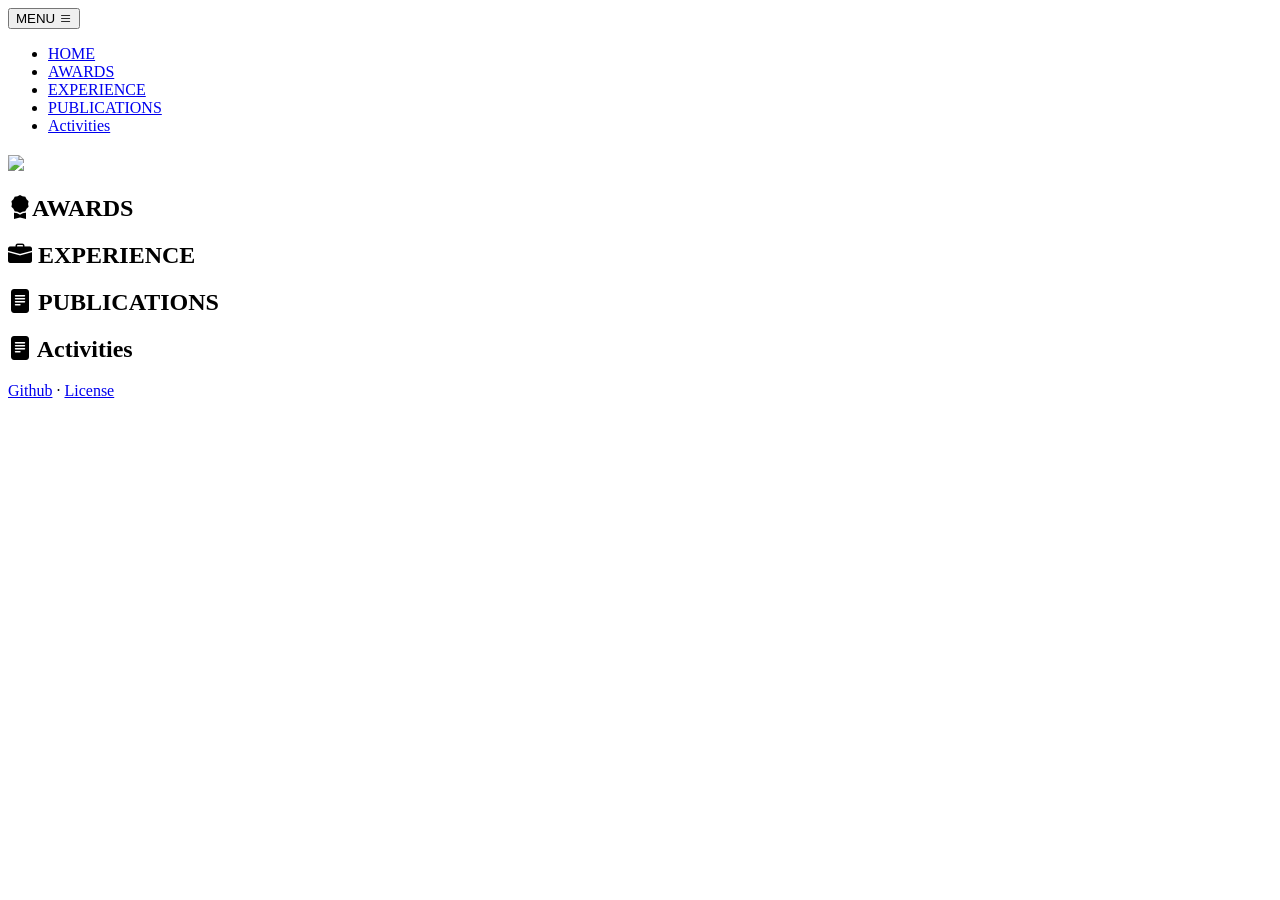
==== index.html @ a0b0cc4f "9.1 v3 改动信息" ====
<!DOCTYPE html>
<html lang="en">

<head>
    <meta charset="utf-8" />
    <meta name="viewport" content="width=device-width, initial-scale=1, shrink-to-fit=no" />
    <meta name="description" content="Academic Webpage" />
    <meta name="author" content="Yanfeng Wang" />
    <title id="title"></title>

    <!-- Icon -->
    <link rel="icon" type="image/x-icon" href="static/assets/favicon.ico" />

    <!-- Bootstrap icons-->
    <link href="https://cdn.jsdelivr.net/npm/bootstrap-icons@1.5.0/font/bootstrap-icons.css" rel="stylesheet" />

    <!-- Google fonts-->
    <link rel="preconnect" href="https://fonts.gstatic.com" />
    <link href="https://fonts.googleapis.com/css2?family=Newsreader:ital,wght@0,600;1,600&amp;display=swap"
        rel="stylesheet" />
    <link
        href="https://fonts.googleapis.com/css2?family=Mulish:ital,wght@0,300;0,500;0,600;0,700;1,300;1,500;1,600;1,700&amp;display=swap"
        rel="stylesheet" />
    <link href="https://fonts.googleapis.com/css2?family=Kanit:ital,wght@0,400;1,400&amp;display=swap"
        rel="stylesheet" />

    <!-- Core theme CSS (includes Bootstrap)-->
    <link type="text/css" href="static/css/styles.css" rel="stylesheet" />
    <link type="text/css" href="static/css/main.css" rel="stylesheet" />

    <!-- Bootstrap core JS-->
    <script type="text/javascript" src="static/js/bootstrap.bundle.min.js"></script>

    <!-- For Compatability -->
    <script src="https://polyfill.io/v3/polyfill.min.js?features=es6"></script>

    <!-- Markdown -->
    <script type="text/javascript" src="static/js/marked.min.js"></script>

    <!-- Mathematics -->
    <script>
        // See https://docs.mathjax.org/en/latest/index.html for more details.
        MathJax = {
            tex: {
                packages: {},              // extensions to use
                inlineMath: [              // start/end delimiter pairs for in-line math
                    ['$', '$'],
                    ['\\(', '\\)']
                ],
                displayMath: [             // start/end delimiter pairs for display math
                    ['$$', '$$'],
                    ['\\[', '\\]']
                ],
                processEscapes: false,      // use \$ to produce a literal dollar sign
                processEnvironments: true, // process \begin{xxx}...\end{xxx} outside math mode
                processRefs: true,         // process \ref{...} outside of math mode
                digits: /^(?:[0-9]+(?:\{,\}[0-9]{3})*(?:\.[0-9]*)?|\.[0-9]+)/,    // pattern for recognizing numbers
                tags: 'all',              // or 'ams' or 'all'
                tagSide: 'right',          // side for \tag macros
                tagIndent: '0.8em',        // amount to indent tags
                useLabelIds: true,         // use label name rather than tag for ids
                maxMacros: 10000,          // maximum number of macro substitutions per expression
                maxBuffer: 5 * 1024,       // maximum size for the internal TeX string (5K)
                // baseURL:                   // URL for use with links to tags (when there is a <base> tag in effect)
                // (document.getElementsByTagName('base').length === 0) ? '' : String(document.location).replace(/#.*$/, ''),
                formatError:               // function called when TeX syntax errors occur
                    (jax, err) => jax.formatError(err)
            }
        };
    </script>
    <script type="text/javascript" id="MathJax-script"
        src="https://cdn.jsdelivr.net/npm/mathjax@3/es5/tex-svg.js"></script>
    <script type="text/javascript" id="MathJax-script" async
        src="https://cdn.jsdelivr.net/npm/mathjax@3/es5/tex-mml-chtml.js"></script>

    <!-- Core JS-->
    <script type="text/javascript" src="static/js/scripts.js"></script>
    <script type="text/javascript" src="static/js/js-yaml.min.js"></script>

</head>

<body id="page-top">
    <!-- Navigation-->
    <nav class="header navbar navbar-expand-lg navbar-light fixed-top shadow-sm" id="mainNav">
        <div class="container px-5">
            <a id="page-top-title" class="navbar-brand fw-bold" href="#page-top"></a>
            <!-- <a href="#page-top"><img src="static/assets/img/CUMT_LOGO.svg" style="width: 11rem;"></a> -->
            <button class="navbar-toggler" type="button" data-bs-toggle="collapse" data-bs-target="#navbarResponsive"
                aria-controls="navbarResponsive" aria-expanded="false" aria-label="Toggle navigation">
                MENU
                <i class="bi-list"></i>
            </button>
            <div class="collapse navbar-collapse" id="navbarResponsive">
                <ul class="navbar-nav ms-auto me-4 my-3 my-lg-0">
                    <li class="nav-item">
                        <a class="nav-link me-lg-3" href="#home">HOME</a>
                    </li>
                    <li class="nav-item">
                        <a class="nav-link me-lg-3" href="#awards">AWARDS</a>
                    </li>
                    <li class="nav-item">
                        <a class="nav-link me-lg-3" href="#experience">EXPERIENCE</a>
                    </li>
                    <li class="nav-item">
                        <a class="nav-link me-lg-3" href="#publications">PUBLICATIONS</a>
                    <li class="nav-item">
                        <a class="nav-link me-lg-3" href="#publications">Activities</a>
                    </li>
                </ul>
            </div>
        </div>
    </nav>

    <!-- Top Section -->
    <section class="top-section" style="background-image: url('static/assets/img/background.jpeg');">
        <div class="top-section-content">
            <div class="container px-5">
                <h2 id="top-section-bg-text" class="text-white display-3 lh-1 font-alt"></h2>
            </div>
        </div>
    </section>
    <!-- Top Section -->

    <!-- Photo -->
    <div class="container px-5">
        <div id="avatar">
            <img class="shadow" src="static/assets/img/photo.png">
        </div>
    </div>
    <!-- Photo -->

    <!-- Home -->
    <section class="bg-gradient-primary-to-secondary-light mt5 md5" id="home">
        <div class="container px-5">
            <header>
                <h2 id="home-subtitle"> </h2>
                <!-- <span class="bi bi-list"></span> -->
            </header>
            <div class="main-body" id="home-md"></div>
        </div>
    </section>
    <!-- Home -->

    <!-- Awards -->
    <section class="bg-gradient-primary-to-secondary-light mt5 md5" id="awards">
        <div class="container px-5">
            <header>
                <h2 id="awards-subtitle"><i class="bi bi-award-fill"></i>AWARDS </h2>
            </header>
            <div class="main-body" id="awards-md"></div>

        </div>
    </section>
    <!-- Awards -->

    <!-- Experience -->
    <section class="bg-gradient-primary-to-secondary-dark mt5 md5" id="experience">
        <div class="container px-5">
            <header>
                <h2 id="experience-subtitle"><i class="bi bi-briefcase-fill"></i> EXPERIENCE </h2>
            </header>
            <div class="main-body" id="experience-md"></div>
        </div>
    </section>
    <!-- Experience -->

    <!-- Publications -->
    <section class="bg-gradient-primary-to-secondary-gray mt5 md5" id="publications">
        <div class="container px-5">
            <header>
                <h2 id="publications-subtitle"><i class="bi bi-file-text-fill"></i>&nbsp;PUBLICATIONS</h2>
            </header>
            <div class="main-body" id="publications-md"></div>

    <!-- Activities -->
    <section class="bg-gradient-primary-to-secondary-gray mt5 md5" id="Activities">
        <div class="container px-5">
            <header>
                <h2 id="Activities-subtitle"><i class="bi bi-file-text-fill"></i>&nbsp;Activities</h2>
            </header>
            <div class="main-body" id="Activities-md"></div>


        </div>
    </section>
    <!-- Publications  -->

    <!-- Footer-->
    <footer class="bg-bottom text-center py-5">
        <div class="container px-5">
            <div class="text-white-50 small">
                <div id="copyright-text" class="mb-2"></div>
                <a id="github-link" href="https://github.com/senli1073">Github</a>
                <span class="mx-1">&middot;</span>
                <a id="license-link"
                    href="https://github.com/senli1073/senli1073.github.io/blob/main/LICENSE">License</a>
            </div>
        </div>
    </footer>

</body>

</html>
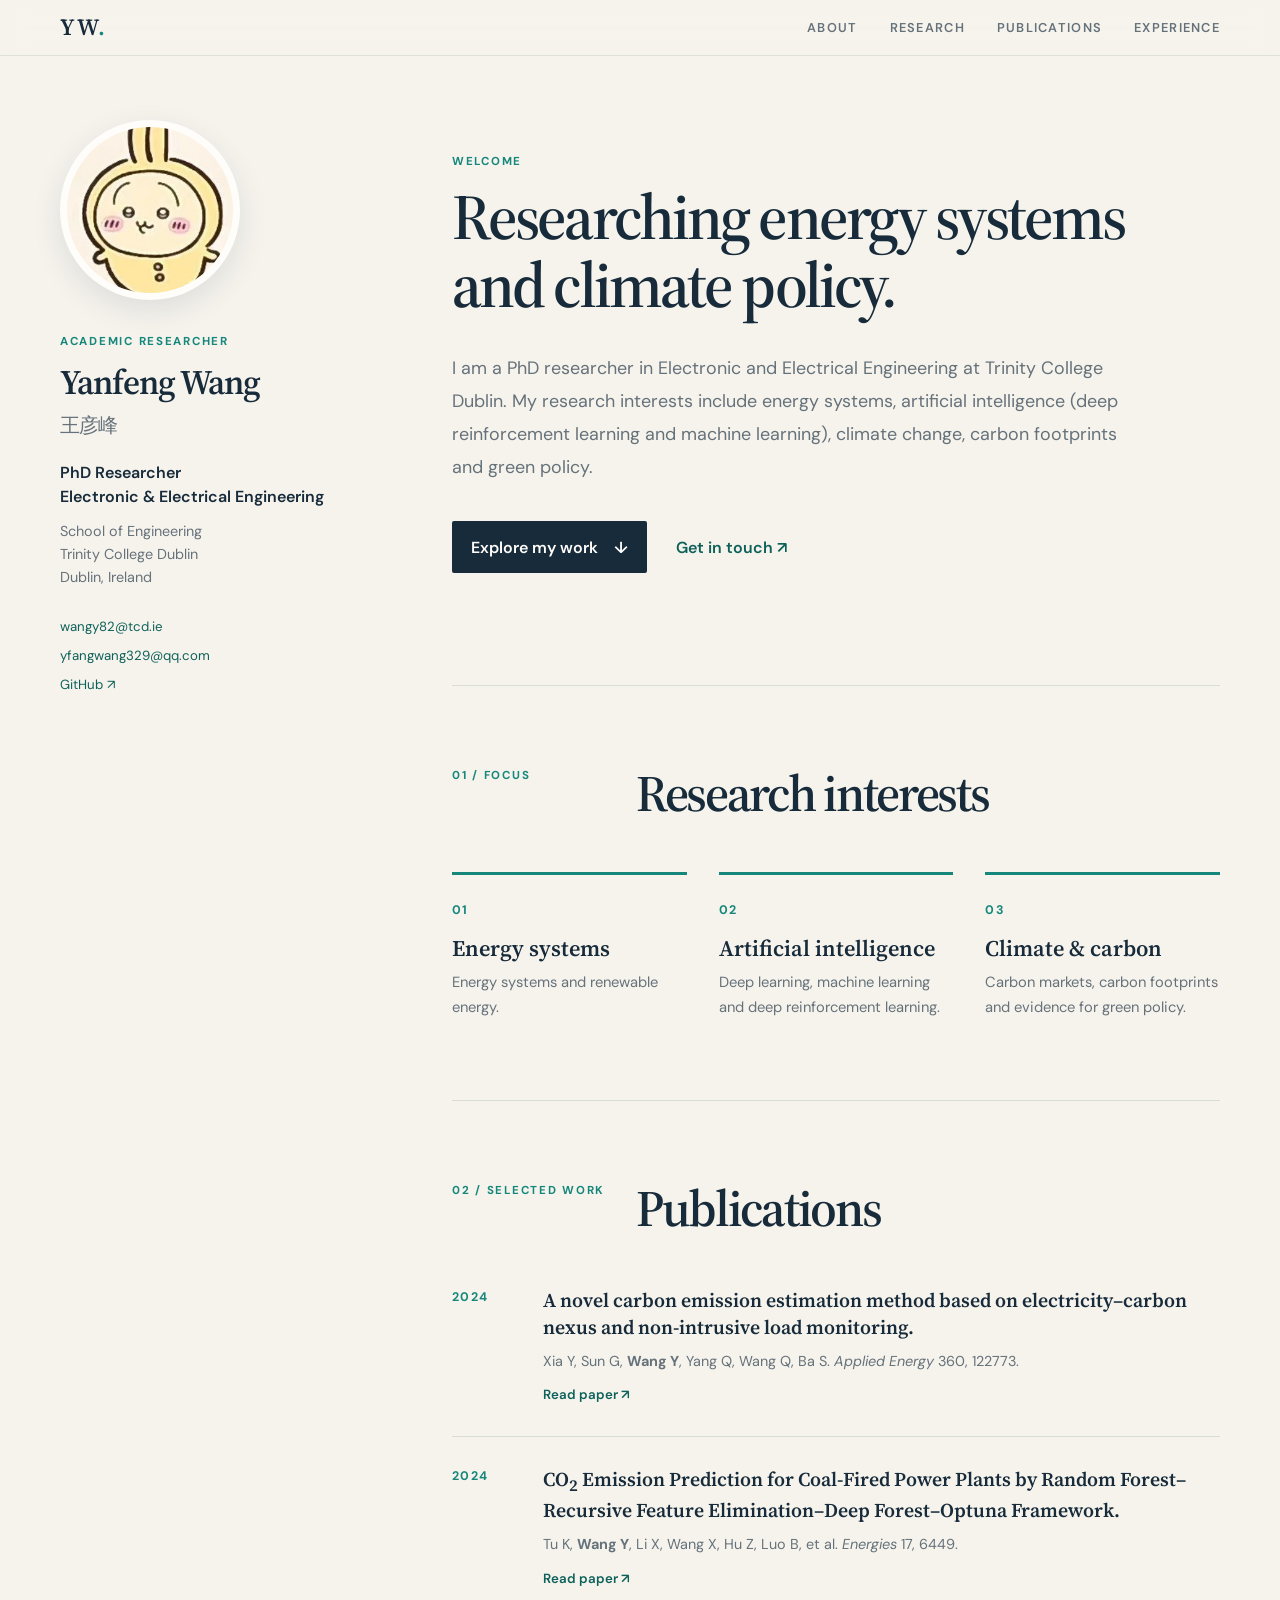
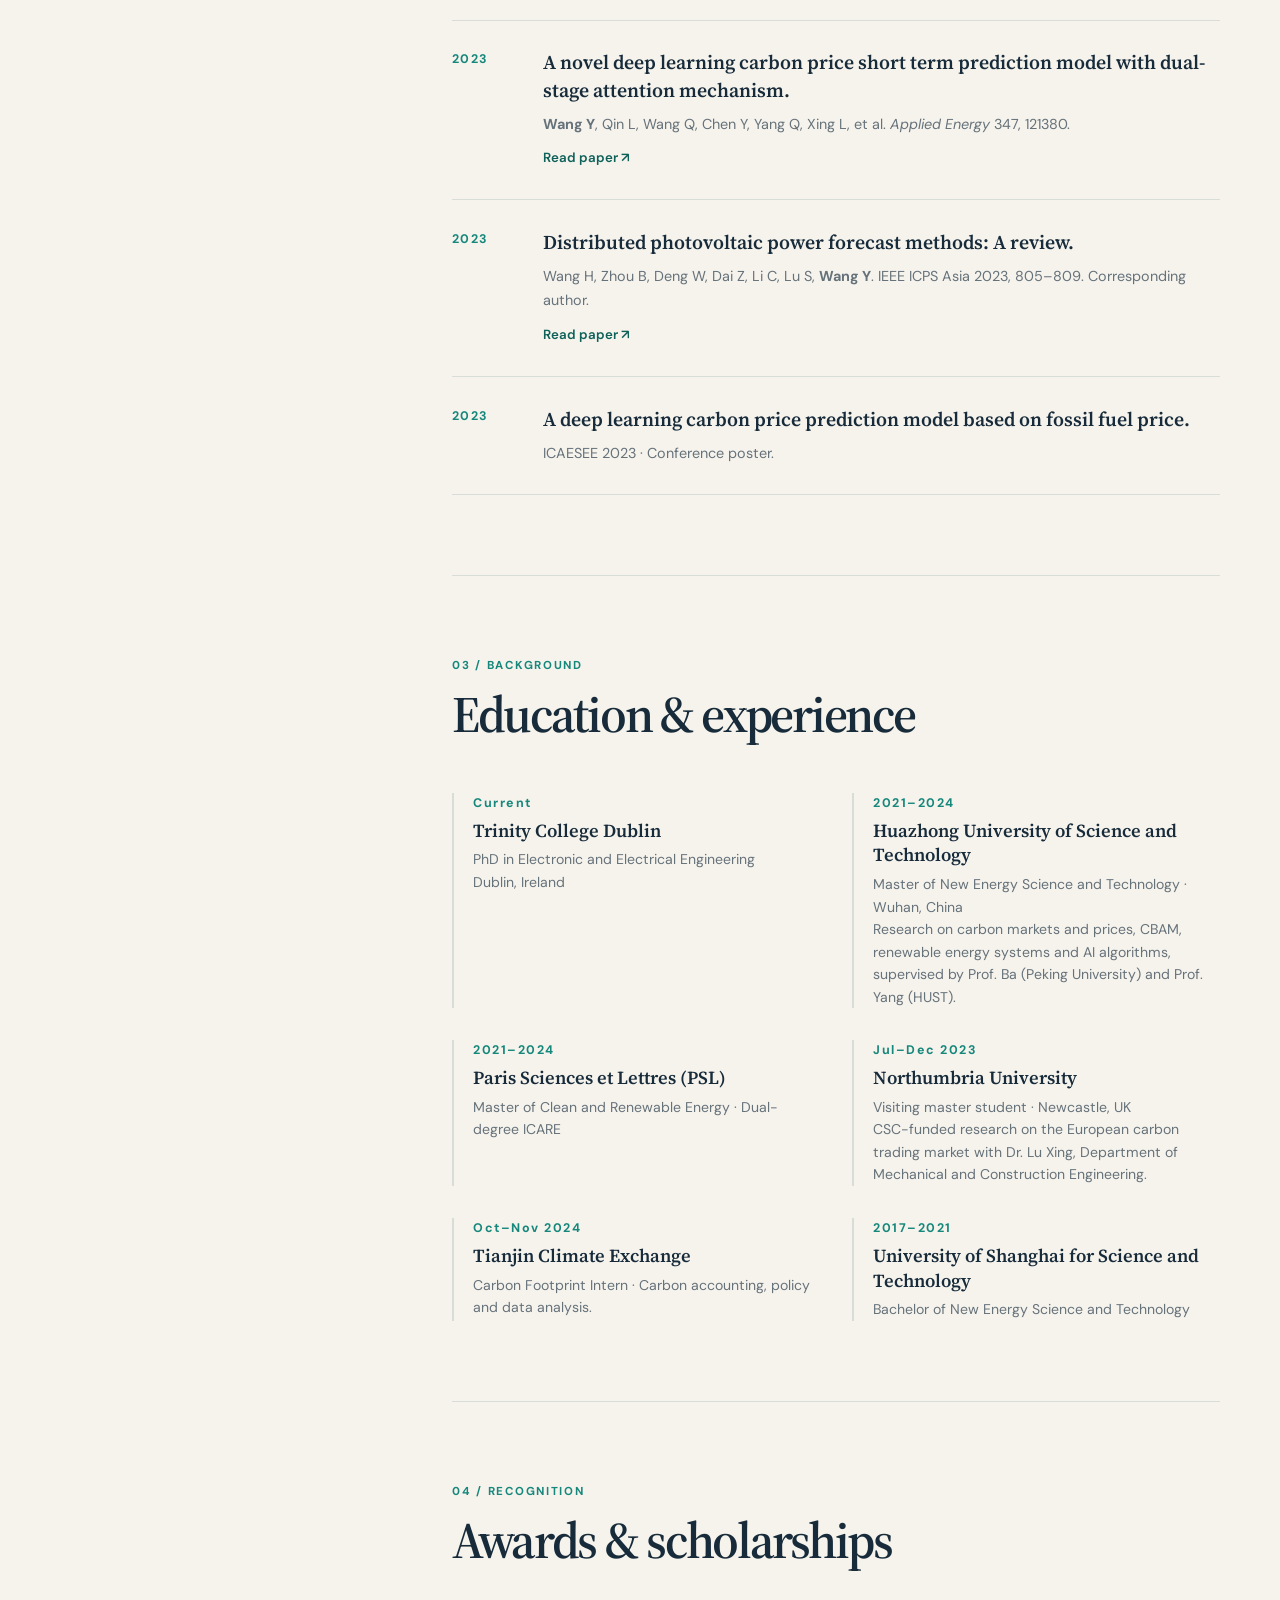
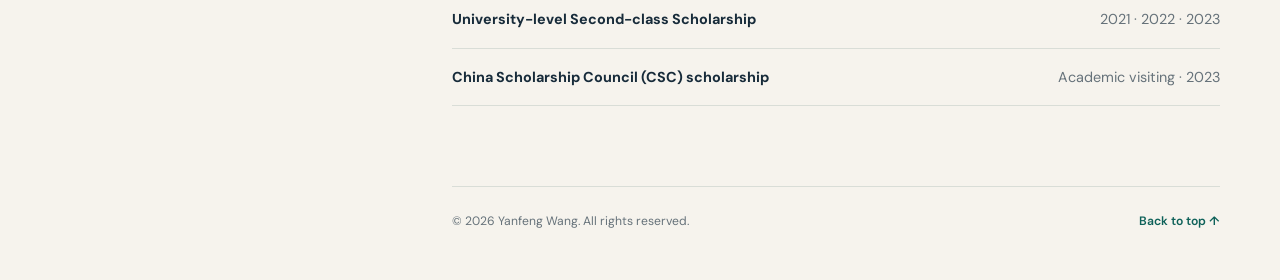
==== commit 9435c944: "Redesign academic homepage and fix static Pages rendering" ====
--- a/index.html
+++ b/index.html
@@ -1,203 +1,193 @@
-<!DOCTYPE html>
+<!doctype html>
 <html lang="en">
-
 <head>
-    <meta charset="utf-8" />
-    <meta name="viewport" content="width=device-width, initial-scale=1, shrink-to-fit=no" />
-    <meta name="description" content="Academic Webpage" />
-    <meta name="author" content="Yanfeng Wang" />
-    <title id="title"></title>
-
-    <!-- Icon -->
-    <link rel="icon" type="image/x-icon" href="static/assets/favicon.ico" />
-
-    <!-- Bootstrap icons-->
-    <link href="https://cdn.jsdelivr.net/npm/bootstrap-icons@1.5.0/font/bootstrap-icons.css" rel="stylesheet" />
-
-    <!-- Google fonts-->
-    <link rel="preconnect" href="https://fonts.gstatic.com" />
-    <link href="https://fonts.googleapis.com/css2?family=Newsreader:ital,wght@0,600;1,600&amp;display=swap"
-        rel="stylesheet" />
-    <link
-        href="https://fonts.googleapis.com/css2?family=Mulish:ital,wght@0,300;0,500;0,600;0,700;1,300;1,500;1,600;1,700&amp;display=swap"
-        rel="stylesheet" />
-    <link href="https://fonts.googleapis.com/css2?family=Kanit:ital,wght@0,400;1,400&amp;display=swap"
-        rel="stylesheet" />
-
-    <!-- Core theme CSS (includes Bootstrap)-->
-    <link type="text/css" href="static/css/styles.css" rel="stylesheet" />
-    <link type="text/css" href="static/css/main.css" rel="stylesheet" />
-
-    <!-- Bootstrap core JS-->
-    <script type="text/javascript" src="static/js/bootstrap.bundle.min.js"></script>
-
-    <!-- For Compatability -->
-    <script src="https://polyfill.io/v3/polyfill.min.js?features=es6"></script>
-
-    <!-- Markdown -->
-    <script type="text/javascript" src="static/js/marked.min.js"></script>
-
-    <!-- Mathematics -->
-    <script>
-        // See https://docs.mathjax.org/en/latest/index.html for more details.
-        MathJax = {
-            tex: {
-                packages: {},              // extensions to use
-                inlineMath: [              // start/end delimiter pairs for in-line math
-                    ['$', '$'],
-                    ['\\(', '\\)']
-                ],
-                displayMath: [             // start/end delimiter pairs for display math
-                    ['$$', '$$'],
-                    ['\\[', '\\]']
-                ],
-                processEscapes: false,      // use \$ to produce a literal dollar sign
-                processEnvironments: true, // process \begin{xxx}...\end{xxx} outside math mode
-                processRefs: true,         // process \ref{...} outside of math mode
-                digits: /^(?:[0-9]+(?:\{,\}[0-9]{3})*(?:\.[0-9]*)?|\.[0-9]+)/,    // pattern for recognizing numbers
-                tags: 'all',              // or 'ams' or 'all'
-                tagSide: 'right',          // side for \tag macros
-                tagIndent: '0.8em',        // amount to indent tags
-                useLabelIds: true,         // use label name rather than tag for ids
-                maxMacros: 10000,          // maximum number of macro substitutions per expression
-                maxBuffer: 5 * 1024,       // maximum size for the internal TeX string (5K)
-                // baseURL:                   // URL for use with links to tags (when there is a <base> tag in effect)
-                // (document.getElementsByTagName('base').length === 0) ? '' : String(document.location).replace(/#.*$/, ''),
-                formatError:               // function called when TeX syntax errors occur
-                    (jax, err) => jax.formatError(err)
-            }
-        };
-    </script>
-    <script type="text/javascript" id="MathJax-script"
-        src="https://cdn.jsdelivr.net/npm/mathjax@3/es5/tex-svg.js"></script>
-    <script type="text/javascript" id="MathJax-script" async
-        src="https://cdn.jsdelivr.net/npm/mathjax@3/es5/tex-mml-chtml.js"></script>
-
-    <!-- Core JS-->
-    <script type="text/javascript" src="static/js/scripts.js"></script>
-    <script type="text/javascript" src="static/js/js-yaml.min.js"></script>
-
+<meta charset="utf-8">
+<meta name="viewport" content="width=device-width, initial-scale=1">
+<meta name="description" content="Yanfeng Wang — PhD researcher in energy systems, artificial intelligence and climate policy.">
+<meta name="author" content="Yanfeng Wang">
+<title>Yanfeng Wang | Academic Homepage</title>
+<link rel="icon" type="image/x-icon" href="static/assets/favicon.ico">
+<link rel="preconnect" href="https://fonts.googleapis.com">
+<link rel="preconnect" href="https://fonts.gstatic.com" crossorigin>
+<link href="https://fonts.googleapis.com/css2?family=DM+Sans:wght@400;500;600;700&family=Source+Serif+4:opsz,wght@8..60,500;8..60,600&display=swap" rel="stylesheet">
+<link rel="stylesheet" href="static/css/main.css">
 </head>
-
-<body id="page-top">
-    <!-- Navigation-->
-    <nav class="header navbar navbar-expand-lg navbar-light fixed-top shadow-sm" id="mainNav">
-        <div class="container px-5">
-            <a id="page-top-title" class="navbar-brand fw-bold" href="#page-top"></a>
-            <!-- <a href="#page-top"><img src="static/assets/img/CUMT_LOGO.svg" style="width: 11rem;"></a> -->
-            <button class="navbar-toggler" type="button" data-bs-toggle="collapse" data-bs-target="#navbarResponsive"
-                aria-controls="navbarResponsive" aria-expanded="false" aria-label="Toggle navigation">
-                MENU
-                <i class="bi-list"></i>
-            </button>
-            <div class="collapse navbar-collapse" id="navbarResponsive">
-                <ul class="navbar-nav ms-auto me-4 my-3 my-lg-0">
-                    <li class="nav-item">
-                        <a class="nav-link me-lg-3" href="#home">HOME</a>
-                    </li>
-                    <li class="nav-item">
-                        <a class="nav-link me-lg-3" href="#awards">AWARDS</a>
-                    </li>
-                    <li class="nav-item">
-                        <a class="nav-link me-lg-3" href="#experience">EXPERIENCE</a>
-                    </li>
-                    <li class="nav-item">
-                        <a class="nav-link me-lg-3" href="#publications">PUBLICATIONS</a>
-                    <li class="nav-item">
-                        <a class="nav-link me-lg-3" href="#publications">Activities</a>
-                    </li>
-                </ul>
-            </div>
-        </div>
-    </nav>
-
-    <!-- Top Section -->
-    <section class="top-section" style="background-image: url('static/assets/img/background.jpeg');">
-        <div class="top-section-content">
-            <div class="container px-5">
-                <h2 id="top-section-bg-text" class="text-white display-3 lh-1 font-alt"></h2>
-            </div>
-        </div>
-    </section>
-    <!-- Top Section -->
-
-    <!-- Photo -->
-    <div class="container px-5">
-        <div id="avatar">
-            <img class="shadow" src="static/assets/img/photo.png">
-        </div>
-    </div>
-    <!-- Photo -->
-
-    <!-- Home -->
-    <section class="bg-gradient-primary-to-secondary-light mt5 md5" id="home">
-        <div class="container px-5">
-            <header>
-                <h2 id="home-subtitle"> </h2>
-                <!-- <span class="bi bi-list"></span> -->
-            </header>
-            <div class="main-body" id="home-md"></div>
-        </div>
-    </section>
-    <!-- Home -->
-
-    <!-- Awards -->
-    <section class="bg-gradient-primary-to-secondary-light mt5 md5" id="awards">
-        <div class="container px-5">
-            <header>
-                <h2 id="awards-subtitle"><i class="bi bi-award-fill"></i>AWARDS </h2>
-            </header>
-            <div class="main-body" id="awards-md"></div>
-
-        </div>
-    </section>
-    <!-- Awards -->
-
-    <!-- Experience -->
-    <section class="bg-gradient-primary-to-secondary-dark mt5 md5" id="experience">
-        <div class="container px-5">
-            <header>
-                <h2 id="experience-subtitle"><i class="bi bi-briefcase-fill"></i> EXPERIENCE </h2>
-            </header>
-            <div class="main-body" id="experience-md"></div>
-        </div>
-    </section>
-    <!-- Experience -->
-
-    <!-- Publications -->
-    <section class="bg-gradient-primary-to-secondary-gray mt5 md5" id="publications">
-        <div class="container px-5">
-            <header>
-                <h2 id="publications-subtitle"><i class="bi bi-file-text-fill"></i>&nbsp;PUBLICATIONS</h2>
-            </header>
-            <div class="main-body" id="publications-md"></div>
-
-    <!-- Activities -->
-    <section class="bg-gradient-primary-to-secondary-gray mt5 md5" id="Activities">
-        <div class="container px-5">
-            <header>
-                <h2 id="Activities-subtitle"><i class="bi bi-file-text-fill"></i>&nbsp;Activities</h2>
-            </header>
-            <div class="main-body" id="Activities-md"></div>
-
-
-        </div>
-    </section>
-    <!-- Publications  -->
-
-    <!-- Footer-->
-    <footer class="bg-bottom text-center py-5">
-        <div class="container px-5">
-            <div class="text-white-50 small">
-                <div id="copyright-text" class="mb-2"></div>
-                <a id="github-link" href="https://github.com/senli1073">Github</a>
-                <span class="mx-1">&middot;</span>
-                <a id="license-link"
-                    href="https://github.com/senli1073/senli1073.github.io/blob/main/LICENSE">License</a>
-            </div>
-        </div>
-    </footer>
-
+<body>
+<a class="skip-link" href="#main-content">Skip to content</a>
+<header class="site-header">
+<div class="header-inner">
+<a class="wordmark" href="#top" aria-label="Yanfeng Wang home">YW<span>.</span>
+</a>
+<nav aria-label="Primary navigation">
+<a href="#about">About</a>
+<a href="#research">Research</a>
+<a href="#publications">Publications</a>
+<a href="#experience">Experience</a>
+</nav>
+</div>
+</header>
+<main id="main-content" class="page-shell">
+<aside class="profile" id="top">
+<div class="portrait-wrap">
+<img class="portrait" src="static/assets/img/photo.jpg" alt="Portrait of Yanfeng Wang">
+</div>
+<p class="eyebrow">Academic researcher</p>
+<h1>Yanfeng Wang<br>
+<span>王彦峰</span>
+</h1>
+<p class="role">PhD Researcher<br>Electronic &amp; Electrical Engineering</p>
+<p class="affiliation">School of Engineering<br>Trinity College Dublin<br>Dublin, Ireland</p>
+<div class="contact-links">
+<a href="mailto:wangy82@tcd.ie">wangy82@tcd.ie</a>
+<a href="mailto:yfangwang329@qq.com">yfangwang329@qq.com</a>
+<a href="https://github.com/LukJucy" target="_blank" rel="noreferrer">GitHub <span aria-hidden="true">↗</span>
+</a>
+</div>
+</aside>
+<div class="content">
+<span id="home" aria-hidden="true"></span>
+<section class="hero" id="about" aria-labelledby="about-title">
+<p class="eyebrow">Welcome</p>
+<h2 id="about-title">Researching energy systems<br>and climate policy.</h2>
+<p class="lede">I am a PhD researcher in Electronic and Electrical Engineering at Trinity College Dublin. My research interests include energy systems, artificial intelligence (deep reinforcement learning and machine learning), climate change, carbon footprints and green policy.</p>
+<div class="hero-actions">
+<a class="button" href="#publications">Explore my work <span aria-hidden="true">↓</span>
+</a>
+<a class="text-link" href="mailto:wangy82@tcd.ie">Get in touch <span aria-hidden="true">↗</span>
+</a>
+</div>
+</section>
+<section class="section" id="research" aria-labelledby="research-title">
+<div class="section-heading">
+<p class="eyebrow">01 / Focus</p>
+<h2 id="research-title">Research interests</h2>
+</div>
+<div class="interest-grid">
+<div>
+<span class="index">01</span>
+<h3>Energy systems</h3>
+<p>Energy systems and renewable energy.</p>
+</div>
+<div>
+<span class="index">02</span>
+<h3>Artificial intelligence</h3>
+<p>Deep learning, machine learning and deep reinforcement learning.</p>
+</div>
+<div>
+<span class="index">03</span>
+<h3>Climate &amp; carbon</h3>
+<p>Carbon markets, carbon footprints and evidence for green policy.</p>
+</div>
+</div>
+</section>
+<section class="section" id="publications" aria-labelledby="publications-title">
+<div class="section-heading">
+<p class="eyebrow">02 / Selected work</p>
+<h2 id="publications-title">Publications</h2>
+</div>
+<ol class="publication-list">
+<li>
+<span class="pub-year">2024</span>
+<div>
+<h3>A novel carbon emission estimation method based on electricity–carbon nexus and non-intrusive load monitoring.</h3>
+<p>Xia Y, Sun G, <strong>Wang Y</strong>, Yang Q, Wang Q, Ba S. <em>Applied Energy</em> 360, 122773.</p>
+<a href="https://doi.org/10.1016/j.apenergy.2024.122773" target="_blank" rel="noreferrer">Read paper ↗</a>
+</div>
+</li>
+<li>
+<span class="pub-year">2024</span>
+<div>
+<h3>CO<sub>2</sub> Emission Prediction for Coal-Fired Power Plants by Random Forest–Recursive Feature Elimination–Deep Forest–Optuna Framework.</h3>
+<p>Tu K, <strong>Wang Y</strong>, Li X, Wang X, Hu Z, Luo B, et al. <em>Energies</em> 17, 6449.</p>
+<a href="https://doi.org/10.3390/en17246449" target="_blank" rel="noreferrer">Read paper ↗</a>
+</div>
+</li>
+<li>
+<span class="pub-year">2023</span>
+<div>
+<h3>A novel deep learning carbon price short term prediction model with dual-stage attention mechanism.</h3>
+<p>
+<strong>Wang Y</strong>, Qin L, Wang Q, Chen Y, Yang Q, Xing L, et al. <em>Applied Energy</em> 347, 121380.</p>
+<a href="https://doi.org/10.1016/j.apenergy.2023.121380" target="_blank" rel="noreferrer">Read paper ↗</a>
+</div>
+</li>
+<li>
+<span class="pub-year">2023</span>
+<div>
+<h3>Distributed photovoltaic power forecast methods: A review.</h3>
+<p>Wang H, Zhou B, Deng W, Dai Z, Li C, Lu S, <strong>Wang Y</strong>. IEEE ICPS Asia 2023, 805–809. Corresponding author.</p>
+<a href="https://doi.org/10.1109/ICPSAsia58343.2023.10294618" target="_blank" rel="noreferrer">Read paper ↗</a>
+</div>
+</li>
+<li>
+<span class="pub-year">2023</span>
+<div>
+<h3>A deep learning carbon price prediction model based on fossil fuel price.</h3>
+<p>ICAESEE 2023 · Conference poster.</p>
+</div>
+</li>
+</ol>
+</section>
+<section class="section split-section" id="experience" aria-labelledby="experience-title">
+<div class="section-heading">
+<p class="eyebrow">03 / Background</p>
+<h2 id="experience-title">Education &amp; experience</h2>
+</div>
+<div class="timeline">
+<article>
+<p class="meta">Current</p>
+<h3>Trinity College Dublin</h3>
+<p>PhD in Electronic and Electrical Engineering<br>Dublin, Ireland</p>
+</article>
+<article>
+<p class="meta">2021–2024</p>
+<h3>Huazhong University of Science and Technology</h3>
+<p>Master of New Energy Science and Technology · Wuhan, China</p>
+<p>Research on carbon markets and prices, CBAM, renewable energy systems and AI algorithms, supervised by Prof. Ba (Peking University) and Prof. Yang (HUST).</p>
+</article>
+<article>
+<p class="meta">2021–2024</p>
+<h3>Paris Sciences et Lettres (PSL)</h3>
+<p>Master of Clean and Renewable Energy · Dual-degree ICARE</p>
+</article>
+<article>
+<p class="meta">Jul–Dec 2023</p>
+<h3>Northumbria University</h3>
+<p>Visiting master student · Newcastle, UK<br>CSC-funded research on the European carbon trading market with Dr. Lu Xing, Department of Mechanical and Construction Engineering.</p>
+</article>
+<article>
+<p class="meta">Oct–Nov 2024</p>
+<h3>Tianjin Climate Exchange</h3>
+<p>Carbon Footprint Intern · Carbon accounting, policy and data analysis.</p>
+</article>
+<article>
+<p class="meta">2017–2021</p>
+<h3>University of Shanghai for Science and Technology</h3>
+<p>Bachelor of New Energy Science and Technology</p>
+</article>
+</div>
+</section>
+<section class="section awards" id="awards" aria-labelledby="awards-title">
+<div class="section-heading">
+<p class="eyebrow">04 / Recognition</p>
+<h2 id="awards-title">Awards &amp; scholarships</h2>
+</div>
+<div class="award-items">
+<p>
+<strong>University-level Second-class Scholarship</strong>
+<span>2021 · 2022 · 2023</span>
+</p>
+<p>
+<strong>China Scholarship Council (CSC) scholarship</strong>
+<span>Academic visiting · 2023</span>
+</p>
+</div>
+</section>
+<footer>
+<p>© 2026 Yanfeng Wang. All rights reserved.</p>
+<a href="#top">Back to top ↑</a>
+</footer>
+</div>
+</main>
 </body>
-
-</html>+</html>
--- a/static/css/main.css
+++ b/static/css/main.css
@@ -0,0 +1,126 @@
+:root{--paper:#f6f3ed;--ink:#172b3a;--muted:#66727a;--line:#d9ddd7;--teal:#16877b;--teal-dark:#0e6159;--white:#fffdfa}
+*{box-sizing:border-box}
+html{scroll-behavior:smooth}
+body{margin:0;background:var(--paper);color:var(--ink);font:16px/1.7 "DM Sans",Arial,sans-serif}
+a{color:inherit;text-decoration:none}
+a:focus-visible{outline:3px solid #f0b94b;outline-offset:4px}
+.skip-link{position:absolute;left:-999px}
+.skip-link:focus{left:1rem;top:1rem;z-index:20;background:var(--ink);color:#fff;padding:.5rem 1rem}
+.site-header{position:sticky;top:0;z-index:10;background:rgba(246,243,237,.92);backdrop-filter:blur(12px);border-bottom:1px solid rgba(217,221,215,.8)}
+.header-inner{max-width:1240px;margin:auto;padding:1rem 2.5rem;display:flex;align-items:center;justify-content:space-between}
+.wordmark{font:600 1.45rem/1 "Source Serif 4",Georgia,serif;letter-spacing:.08em}
+.wordmark span{color:var(--teal)}
+nav{display:flex;gap:2rem;font-size:.8rem;font-weight:600;letter-spacing:.1em;text-transform:uppercase}
+nav a{color:var(--muted)}
+nav a:hover,nav a:focus{color:var(--teal)}
+.page-shell{max-width:1240px;margin:auto;padding:4rem 2.5rem 0;display:grid;grid-template-columns:280px minmax(0,1fr);gap:7rem}
+.profile{position:sticky;top:6.5rem;align-self:start}
+.portrait-wrap{width:180px;height:180px;border-radius:50%;padding:7px;background:var(--white);box-shadow:0 10px 30px rgba(23,43,58,.1)}
+.portrait{width:100%;height:100%;border-radius:50%;object-fit:cover}
+.eyebrow{margin:0 0 .7rem;color:var(--teal);font-size:.72rem;font-weight:700;letter-spacing:.15em;text-transform:uppercase}
+.profile .eyebrow{margin-top:2rem}
+.profile h1{margin:0;font:600 2.15rem/1.12 "Source Serif 4",Georgia,serif;letter-spacing:-.03em}
+.profile h1 span{font-size:1.25rem;color:var(--muted);font-weight:500}
+.role{margin:1.3rem 0 .7rem;font-weight:600;line-height:1.5}
+.affiliation{margin:0;color:var(--muted);font-size:.9rem;line-height:1.6}
+.contact-links{display:grid;gap:.4rem;margin-top:1.7rem;font-size:.83rem}
+.contact-links a{color:var(--teal-dark);overflow-wrap:anywhere}
+.contact-links a:hover{text-decoration:underline}
+.side-rule{height:1px;background:var(--line);margin:2rem 0 1.2rem}
+.availability{margin:0;color:var(--muted);font-size:.76rem}
+.availability span{display:inline-block;width:7px;height:7px;border-radius:50%;background:#3daa72;margin-right:.35rem}
+.content{min-width:0}
+.hero{padding:2rem 0 7rem}
+.hero h2,.section-heading h2{margin:0;font:600 clamp(2.3rem,5vw,4.7rem)/1.07 "Source Serif 4",Georgia,serif;letter-spacing:-.045em}
+.hero h2{max-width:680px}
+.lede{max-width:680px;margin:2rem 0 2.3rem;color:var(--muted);font-size:1.12rem;line-height:1.85}
+.hero-actions{display:flex;align-items:center;gap:1.8rem}
+.button{display:inline-flex;gap:1rem;align-items:center;background:var(--ink);color:var(--white);padding:.78rem 1.2rem;font-weight:600;border-radius:2px}
+.button:hover{background:var(--teal-dark)}
+.text-link{font-weight:600;color:var(--teal-dark)}
+.text-link:hover{text-decoration:underline}
+.section{border-top:1px solid var(--line);padding:5rem 0}
+.section-heading{display:grid;grid-template-columns:160px 1fr;gap:1.5rem;margin-bottom:3.2rem}
+.section-heading h2{font-size:clamp(2rem,4vw,3.3rem)}
+.interest-grid{display:grid;grid-template-columns:repeat(3,1fr);gap:2rem}
+.interest-grid>div{border-top:3px solid var(--teal);padding-top:1.2rem}
+.index,.pub-year,.meta{color:var(--teal);font-size:.78rem;font-weight:700;letter-spacing:.12em}
+.interest-grid h3{margin:.7rem 0 .35rem;font:600 1.4rem "Source Serif 4",Georgia,serif}
+.interest-grid p{margin:0;color:var(--muted);font-size:.92rem}
+.publication-list{list-style:none;padding:0;margin:0}
+.publication-list li{display:grid;grid-template-columns:70px 1fr;gap:1.3rem;padding:1.8rem 0;border-bottom:1px solid var(--line)}
+.publication-list li:first-child{padding-top:0}
+.publication-list h3{margin:0 0 .45rem;font:600 1.23rem/1.4 "Source Serif 4",Georgia,serif}
+.publication-list p{margin:0;color:var(--muted);font-size:.9rem}
+.publication-list a{display:inline-block;margin-top:.7rem;color:var(--teal-dark);font-size:.83rem;font-weight:600}
+.publication-list a:hover{text-decoration:underline}
+.split-section{display:grid;grid-template-columns:220px 1fr;gap:3rem}
+.split-section .section-heading{display:block}
+.timeline{display:grid;grid-template-columns:repeat(2,1fr);gap:2rem}
+.timeline article{border-left:2px solid var(--line);padding-left:1.2rem}
+.timeline h3{margin:.3rem 0;font:600 1.15rem/1.35 "Source Serif 4",Georgia,serif}
+.timeline p:not(.meta){margin:0;color:var(--muted);font-size:.88rem;line-height:1.6}
+.meta{margin:0}
+.awards{display:grid;grid-template-columns:220px 1fr;gap:3rem}
+.awards .section-heading{display:block;margin:0}
+.award-items{display:grid;gap:0}
+.award-items p{display:flex;justify-content:space-between;gap:2rem;margin:0;padding:1rem 0;border-bottom:1px solid var(--line);font-size:.9rem}
+.award-items span{color:var(--muted);text-align:right}
+footer{border-top:1px solid var(--line);padding:1.5rem 0 3rem;display:flex;justify-content:space-between;color:var(--muted);font-size:.76rem}
+footer p{margin:0}
+footer a{color:var(--teal-dark);font-weight:600}
+@media(max-width:850px){.page-shell{grid-template-columns:1fr;gap:2rem;padding:2rem 1.25rem 0}
+.profile{position:static;display:grid;grid-template-columns:110px 1fr;column-gap:1.3rem;align-items:start}
+.portrait-wrap{width:105px;height:105px;grid-row:span 4}
+.profile .eyebrow{margin-top:.2rem}
+.profile h1{font-size:1.8rem}
+.role,.affiliation{margin-top:.5rem}
+.contact-links{grid-column:2;margin-top:1rem}
+.side-rule,.availability{display:none}
+.header-inner{padding:1rem 1.25rem}
+nav{gap:.85rem;font-size:.68rem}
+.hero{padding:2rem 0 4rem}
+.section{padding:3.5rem 0}
+.section-heading{display:block;margin-bottom:2rem}
+.section-heading .eyebrow{margin-bottom:.5rem}
+.interest-grid,.timeline{grid-template-columns:1fr;gap:1.5rem}
+.split-section,.awards{display:block}
+.award-items{margin-top:1.5rem}
+}
+@media(max-width:520px){nav a:nth-child(2){display:none}
+.hero h2{font-size:2.55rem}
+.lede{font-size:1rem}
+.hero-actions{align-items:flex-start;flex-direction:column;gap:1.1rem}
+.publication-list li{grid-template-columns:1fr;gap:.4rem}
+.publication-list h3{font-size:1.1rem}
+.award-items p{display:block}
+.award-items span{display:block;text-align:left;margin-top:.25rem}
+footer{display:block}
+footer a{display:inline-block;margin-top:.5rem}
+}
+
+
+/* Keep anchor headings visible below the sticky navigation. */
+[id] { scroll-margin-top: 6rem; }
+
+.split-section, .awards { display: block; }
+
+.timeline { grid-template-columns: repeat(2, minmax(0, 1fr)); }
+
+.timeline article { overflow-wrap: anywhere; }
+
+.timeline article p + p { margin-top: .75rem; }
+
+.award-items { margin-top: 1.5rem; }
+
+@media (max-width: 1050px) { .page-shell { gap: 3rem; }
+ .timeline { grid-template-columns: 1fr; }
+ }
+
+@media (max-width: 520px) { nav a:nth-child(2) { display: inline; }
+ nav { gap: .65rem; font-size: .6rem; }
+ }
+
+@media (prefers-reduced-motion: reduce) { html { scroll-behavior: auto; }
+ }
+
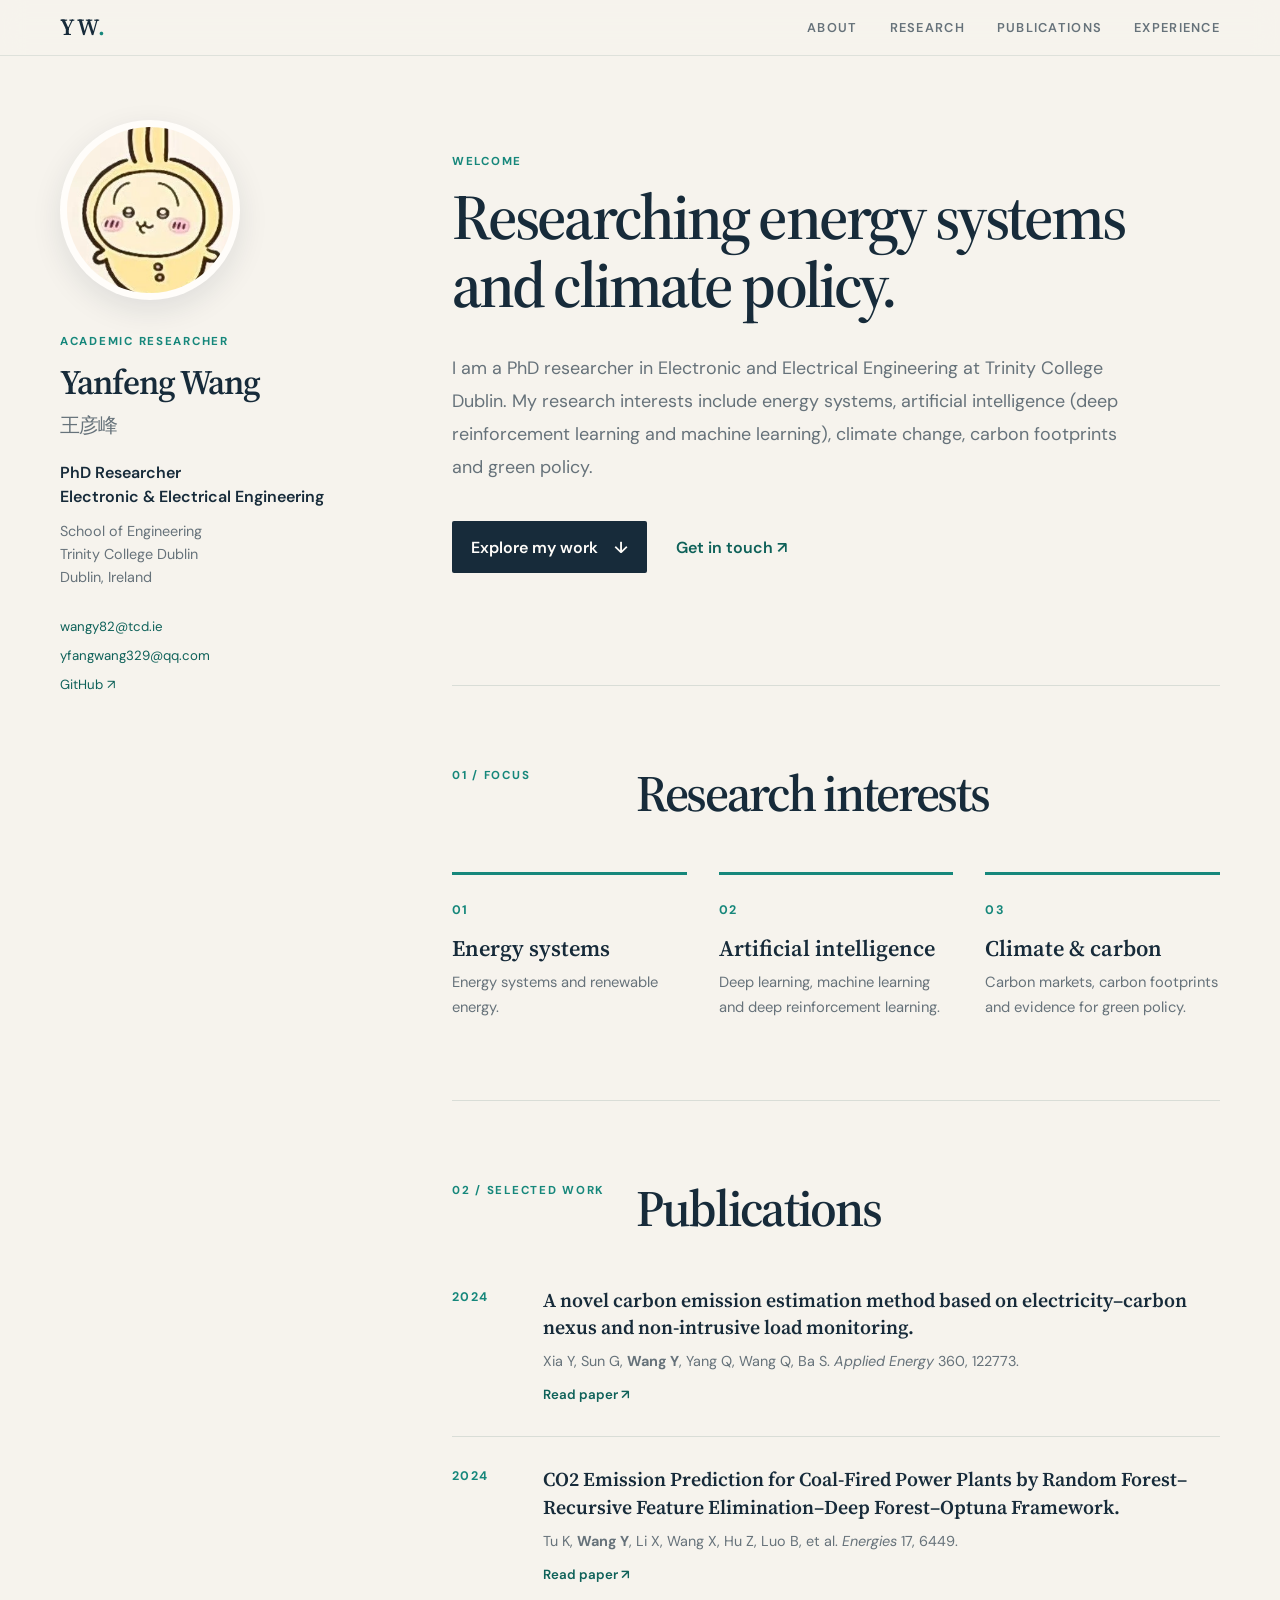
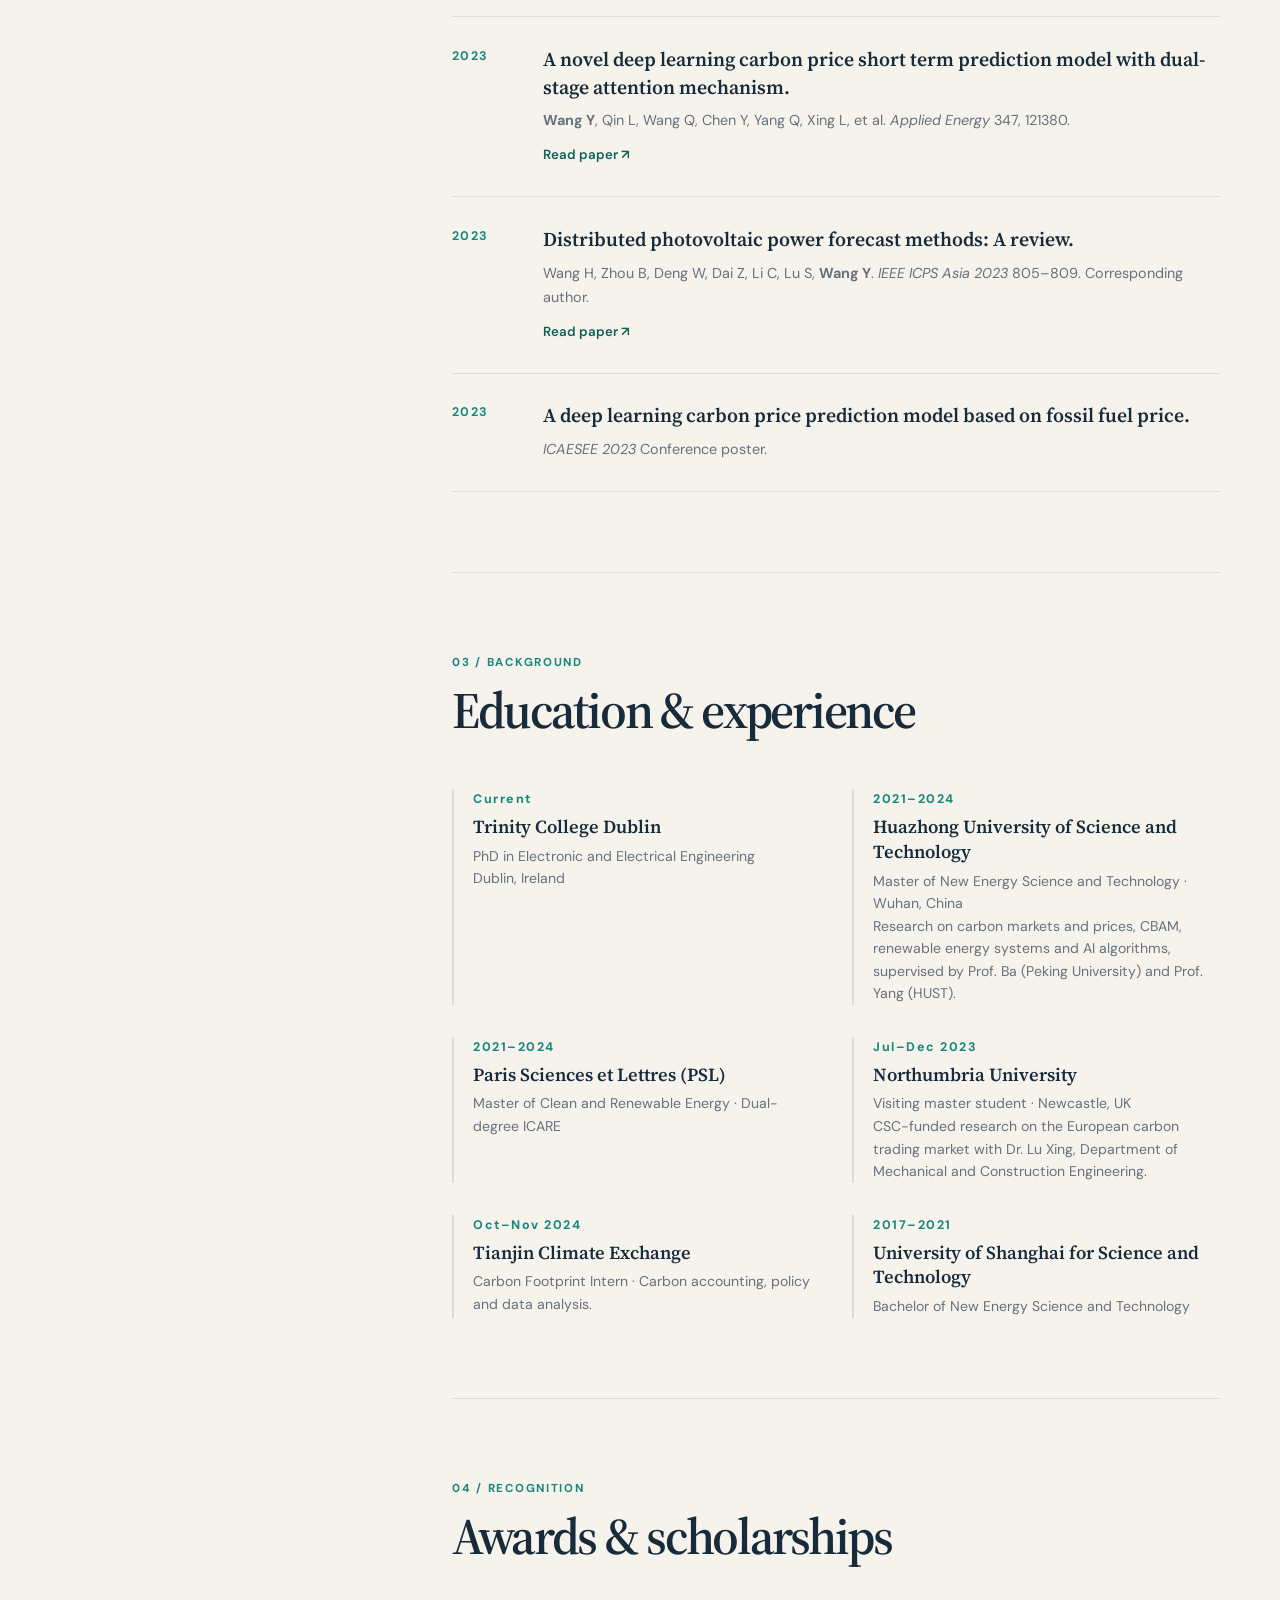
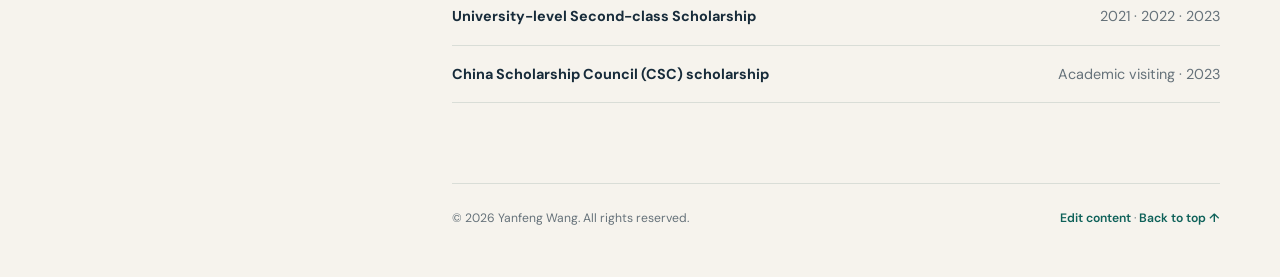
==== commit c52150a2: "Add Decap CMS editor and automated static content publishing" ====
--- a/index.html
+++ b/index.html
@@ -1,193 +1,20 @@
 <!doctype html>
 <html lang="en">
 <head>
-<meta charset="utf-8">
-<meta name="viewport" content="width=device-width, initial-scale=1">
-<meta name="description" content="Yanfeng Wang — PhD researcher in energy systems, artificial intelligence and climate policy.">
-<meta name="author" content="Yanfeng Wang">
+<meta charset="utf-8"><meta name="viewport" content="width=device-width, initial-scale=1">
+<meta name="description" content="I am a PhD researcher in Electronic and Electrical Engineering at Trinity College Dublin. My research interests include energy systems, artificial intelligence (deep reinforcement learning and machine learning), climate change, carbon footprints and green policy."><meta name="author" content="Yanfeng Wang">
 <title>Yanfeng Wang | Academic Homepage</title>
 <link rel="icon" type="image/x-icon" href="static/assets/favicon.ico">
-<link rel="preconnect" href="https://fonts.googleapis.com">
-<link rel="preconnect" href="https://fonts.gstatic.com" crossorigin>
+<link rel="preconnect" href="https://fonts.googleapis.com"><link rel="preconnect" href="https://fonts.gstatic.com" crossorigin>
 <link href="https://fonts.googleapis.com/css2?family=DM+Sans:wght@400;500;600;700&family=Source+Serif+4:opsz,wght@8..60,500;8..60,600&display=swap" rel="stylesheet">
 <link rel="stylesheet" href="static/css/main.css">
 </head>
-<body>
-<a class="skip-link" href="#main-content">Skip to content</a>
-<header class="site-header">
-<div class="header-inner">
-<a class="wordmark" href="#top" aria-label="Yanfeng Wang home">YW<span>.</span>
-</a>
-<nav aria-label="Primary navigation">
-<a href="#about">About</a>
-<a href="#research">Research</a>
-<a href="#publications">Publications</a>
-<a href="#experience">Experience</a>
-</nav>
-</div>
-</header>
-<main id="main-content" class="page-shell">
-<aside class="profile" id="top">
-<div class="portrait-wrap">
-<img class="portrait" src="static/assets/img/photo.jpg" alt="Portrait of Yanfeng Wang">
-</div>
-<p class="eyebrow">Academic researcher</p>
-<h1>Yanfeng Wang<br>
-<span>王彦峰</span>
-</h1>
-<p class="role">PhD Researcher<br>Electronic &amp; Electrical Engineering</p>
-<p class="affiliation">School of Engineering<br>Trinity College Dublin<br>Dublin, Ireland</p>
-<div class="contact-links">
-<a href="mailto:wangy82@tcd.ie">wangy82@tcd.ie</a>
-<a href="mailto:yfangwang329@qq.com">yfangwang329@qq.com</a>
-<a href="https://github.com/LukJucy" target="_blank" rel="noreferrer">GitHub <span aria-hidden="true">↗</span>
-</a>
-</div>
-</aside>
-<div class="content">
-<span id="home" aria-hidden="true"></span>
-<section class="hero" id="about" aria-labelledby="about-title">
-<p class="eyebrow">Welcome</p>
-<h2 id="about-title">Researching energy systems<br>and climate policy.</h2>
-<p class="lede">I am a PhD researcher in Electronic and Electrical Engineering at Trinity College Dublin. My research interests include energy systems, artificial intelligence (deep reinforcement learning and machine learning), climate change, carbon footprints and green policy.</p>
-<div class="hero-actions">
-<a class="button" href="#publications">Explore my work <span aria-hidden="true">↓</span>
-</a>
-<a class="text-link" href="mailto:wangy82@tcd.ie">Get in touch <span aria-hidden="true">↗</span>
-</a>
-</div>
-</section>
-<section class="section" id="research" aria-labelledby="research-title">
-<div class="section-heading">
-<p class="eyebrow">01 / Focus</p>
-<h2 id="research-title">Research interests</h2>
-</div>
-<div class="interest-grid">
-<div>
-<span class="index">01</span>
-<h3>Energy systems</h3>
-<p>Energy systems and renewable energy.</p>
-</div>
-<div>
-<span class="index">02</span>
-<h3>Artificial intelligence</h3>
-<p>Deep learning, machine learning and deep reinforcement learning.</p>
-</div>
-<div>
-<span class="index">03</span>
-<h3>Climate &amp; carbon</h3>
-<p>Carbon markets, carbon footprints and evidence for green policy.</p>
-</div>
-</div>
-</section>
-<section class="section" id="publications" aria-labelledby="publications-title">
-<div class="section-heading">
-<p class="eyebrow">02 / Selected work</p>
-<h2 id="publications-title">Publications</h2>
-</div>
-<ol class="publication-list">
-<li>
-<span class="pub-year">2024</span>
-<div>
-<h3>A novel carbon emission estimation method based on electricity–carbon nexus and non-intrusive load monitoring.</h3>
-<p>Xia Y, Sun G, <strong>Wang Y</strong>, Yang Q, Wang Q, Ba S. <em>Applied Energy</em> 360, 122773.</p>
-<a href="https://doi.org/10.1016/j.apenergy.2024.122773" target="_blank" rel="noreferrer">Read paper ↗</a>
-</div>
-</li>
-<li>
-<span class="pub-year">2024</span>
-<div>
-<h3>CO<sub>2</sub> Emission Prediction for Coal-Fired Power Plants by Random Forest–Recursive Feature Elimination–Deep Forest–Optuna Framework.</h3>
-<p>Tu K, <strong>Wang Y</strong>, Li X, Wang X, Hu Z, Luo B, et al. <em>Energies</em> 17, 6449.</p>
-<a href="https://doi.org/10.3390/en17246449" target="_blank" rel="noreferrer">Read paper ↗</a>
-</div>
-</li>
-<li>
-<span class="pub-year">2023</span>
-<div>
-<h3>A novel deep learning carbon price short term prediction model with dual-stage attention mechanism.</h3>
-<p>
-<strong>Wang Y</strong>, Qin L, Wang Q, Chen Y, Yang Q, Xing L, et al. <em>Applied Energy</em> 347, 121380.</p>
-<a href="https://doi.org/10.1016/j.apenergy.2023.121380" target="_blank" rel="noreferrer">Read paper ↗</a>
-</div>
-</li>
-<li>
-<span class="pub-year">2023</span>
-<div>
-<h3>Distributed photovoltaic power forecast methods: A review.</h3>
-<p>Wang H, Zhou B, Deng W, Dai Z, Li C, Lu S, <strong>Wang Y</strong>. IEEE ICPS Asia 2023, 805–809. Corresponding author.</p>
-<a href="https://doi.org/10.1109/ICPSAsia58343.2023.10294618" target="_blank" rel="noreferrer">Read paper ↗</a>
-</div>
-</li>
-<li>
-<span class="pub-year">2023</span>
-<div>
-<h3>A deep learning carbon price prediction model based on fossil fuel price.</h3>
-<p>ICAESEE 2023 · Conference poster.</p>
-</div>
-</li>
-</ol>
-</section>
-<section class="section split-section" id="experience" aria-labelledby="experience-title">
-<div class="section-heading">
-<p class="eyebrow">03 / Background</p>
-<h2 id="experience-title">Education &amp; experience</h2>
-</div>
-<div class="timeline">
-<article>
-<p class="meta">Current</p>
-<h3>Trinity College Dublin</h3>
-<p>PhD in Electronic and Electrical Engineering<br>Dublin, Ireland</p>
-</article>
-<article>
-<p class="meta">2021–2024</p>
-<h3>Huazhong University of Science and Technology</h3>
-<p>Master of New Energy Science and Technology · Wuhan, China</p>
-<p>Research on carbon markets and prices, CBAM, renewable energy systems and AI algorithms, supervised by Prof. Ba (Peking University) and Prof. Yang (HUST).</p>
-</article>
-<article>
-<p class="meta">2021–2024</p>
-<h3>Paris Sciences et Lettres (PSL)</h3>
-<p>Master of Clean and Renewable Energy · Dual-degree ICARE</p>
-</article>
-<article>
-<p class="meta">Jul–Dec 2023</p>
-<h3>Northumbria University</h3>
-<p>Visiting master student · Newcastle, UK<br>CSC-funded research on the European carbon trading market with Dr. Lu Xing, Department of Mechanical and Construction Engineering.</p>
-</article>
-<article>
-<p class="meta">Oct–Nov 2024</p>
-<h3>Tianjin Climate Exchange</h3>
-<p>Carbon Footprint Intern · Carbon accounting, policy and data analysis.</p>
-</article>
-<article>
-<p class="meta">2017–2021</p>
-<h3>University of Shanghai for Science and Technology</h3>
-<p>Bachelor of New Energy Science and Technology</p>
-</article>
-</div>
-</section>
-<section class="section awards" id="awards" aria-labelledby="awards-title">
-<div class="section-heading">
-<p class="eyebrow">04 / Recognition</p>
-<h2 id="awards-title">Awards &amp; scholarships</h2>
-</div>
-<div class="award-items">
-<p>
-<strong>University-level Second-class Scholarship</strong>
-<span>2021 · 2022 · 2023</span>
-</p>
-<p>
-<strong>China Scholarship Council (CSC) scholarship</strong>
-<span>Academic visiting · 2023</span>
-</p>
-</div>
-</section>
-<footer>
-<p>© 2026 Yanfeng Wang. All rights reserved.</p>
-<a href="#top">Back to top ↑</a>
-</footer>
-</div>
-</main>
-</body>
-</html>
+<body><a class="skip-link" href="#main-content">Skip to content</a>
+<header class="site-header"><div class="header-inner"><a class="wordmark" href="#top" aria-label="Yanfeng Wang home">YW<span>.</span></a><nav aria-label="Primary navigation"><a href="#about">About</a><a href="#research">Research</a><a href="#publications">Publications</a><a href="#experience">Experience</a></nav></div></header>
+<main id="main-content" class="page-shell"><aside class="profile" id="top"><div class="portrait-wrap"><img class="portrait" src="static/assets/img/photo.jpg" alt="Portrait of Yanfeng Wang"></div><p class="eyebrow">Academic researcher</p><h1>Yanfeng Wang<br><span>王彦峰</span></h1><p class="role">PhD Researcher<br>Electronic &amp; Electrical Engineering</p><p class="affiliation">School of Engineering<br>Trinity College Dublin<br>Dublin, Ireland</p><div class="contact-links"><a href="mailto:wangy82@tcd.ie">wangy82@tcd.ie</a><a href="mailto:yfangwang329@qq.com">yfangwang329@qq.com</a><a href="https://github.com/LukJucy" target="_blank" rel="noreferrer">GitHub <span aria-hidden="true">↗</span></a></div></aside>
+<div class="content"><span id="home" aria-hidden="true"></span><section class="hero" id="about" aria-labelledby="about-title"><p class="eyebrow">Welcome</p><h2 id="about-title">Researching energy systems<br>and climate policy.</h2><p class="lede">I am a PhD researcher in Electronic and Electrical Engineering at Trinity College Dublin. My research interests include energy systems, artificial intelligence (deep reinforcement learning and machine learning), climate change, carbon footprints and green policy.</p><div class="hero-actions"><a class="button" href="#publications">Explore my work <span aria-hidden="true">↓</span></a><a class="text-link" href="mailto:wangy82@tcd.ie">Get in touch <span aria-hidden="true">↗</span></a></div></section>
+<section class="section" id="research" aria-labelledby="research-title"><div class="section-heading"><p class="eyebrow">01 / Focus</p><h2 id="research-title">Research interests</h2></div><div class="interest-grid"><div><span class="index">01</span><h3>Energy systems</h3><p>Energy systems and renewable energy.</p></div><div><span class="index">02</span><h3>Artificial intelligence</h3><p>Deep learning, machine learning and deep reinforcement learning.</p></div><div><span class="index">03</span><h3>Climate &amp; carbon</h3><p>Carbon markets, carbon footprints and evidence for green policy.</p></div></div></section>
+<section class="section" id="publications" aria-labelledby="publications-title"><div class="section-heading"><p class="eyebrow">02 / Selected work</p><h2 id="publications-title">Publications</h2></div><ol class="publication-list"><li><span class="pub-year">2024</span><div><h3>A novel carbon emission estimation method based on electricity–carbon nexus and non-intrusive load monitoring.</h3><p>Xia Y, Sun G, <strong>Wang Y</strong>, Yang Q, Wang Q, Ba S. <em>Applied Energy</em> 360, 122773.</p><a href="https://doi.org/10.1016/j.apenergy.2024.122773" target="_blank" rel="noreferrer">Read paper ↗</a></div></li><li><span class="pub-year">2024</span><div><h3>CO2 Emission Prediction for Coal-Fired Power Plants by Random Forest–Recursive Feature Elimination–Deep Forest–Optuna Framework.</h3><p>Tu K, <strong>Wang Y</strong>, Li X, Wang X, Hu Z, Luo B, et al. <em>Energies</em> 17, 6449.</p><a href="https://doi.org/10.3390/en17246449" target="_blank" rel="noreferrer">Read paper ↗</a></div></li><li><span class="pub-year">2023</span><div><h3>A novel deep learning carbon price short term prediction model with dual-stage attention mechanism.</h3><p><strong>Wang Y</strong>, Qin L, Wang Q, Chen Y, Yang Q, Xing L, et al. <em>Applied Energy</em> 347, 121380.</p><a href="https://doi.org/10.1016/j.apenergy.2023.121380" target="_blank" rel="noreferrer">Read paper ↗</a></div></li><li><span class="pub-year">2023</span><div><h3>Distributed photovoltaic power forecast methods: A review.</h3><p>Wang H, Zhou B, Deng W, Dai Z, Li C, Lu S, <strong>Wang Y</strong>. <em>IEEE ICPS Asia 2023</em> 805–809. Corresponding author.</p><a href="https://doi.org/10.1109/ICPSAsia58343.2023.10294618" target="_blank" rel="noreferrer">Read paper ↗</a></div></li><li><span class="pub-year">2023</span><div><h3>A deep learning carbon price prediction model based on fossil fuel price.</h3><p><em>ICAESEE 2023</em> Conference poster.</p></div></li></ol></section>
+<section class="section split-section" id="experience" aria-labelledby="experience-title"><div class="section-heading"><p class="eyebrow">03 / Background</p><h2 id="experience-title">Education &amp; experience</h2></div><div class="timeline"><article><p class="meta">Current</p><h3>Trinity College Dublin</h3><p>PhD in Electronic and Electrical Engineering<br>Dublin, Ireland</p></article><article><p class="meta">2021–2024</p><h3>Huazhong University of Science and Technology</h3><p>Master of New Energy Science and Technology · Wuhan, China<br>Research on carbon markets and prices, CBAM, renewable energy systems and AI algorithms, supervised by Prof. Ba (Peking University) and Prof. Yang (HUST).</p></article><article><p class="meta">2021–2024</p><h3>Paris Sciences et Lettres (PSL)</h3><p>Master of Clean and Renewable Energy · Dual-degree ICARE</p></article><article><p class="meta">Jul–Dec 2023</p><h3>Northumbria University</h3><p>Visiting master student · Newcastle, UK<br>CSC-funded research on the European carbon trading market with Dr. Lu Xing, Department of Mechanical and Construction Engineering.</p></article><article><p class="meta">Oct–Nov 2024</p><h3>Tianjin Climate Exchange</h3><p>Carbon Footprint Intern · Carbon accounting, policy and data analysis.</p></article><article><p class="meta">2017–2021</p><h3>University of Shanghai for Science and Technology</h3><p>Bachelor of New Energy Science and Technology</p></article></div></section>
+<section class="section awards" id="awards" aria-labelledby="awards-title"><div class="section-heading"><p class="eyebrow">04 / Recognition</p><h2 id="awards-title">Awards &amp; scholarships</h2></div><div class="award-items"><p><strong>University-level Second-class Scholarship</strong><span>2021 · 2022 · 2023</span></p><p><strong>China Scholarship Council (CSC) scholarship</strong><span>Academic visiting · 2023</span></p></div></section>
+<footer><p>© 2026 Yanfeng Wang. All rights reserved.</p><span><a href="admin/">Edit content</a> · <a href="#top">Back to top ↑</a></span></footer></div></main></body></html>
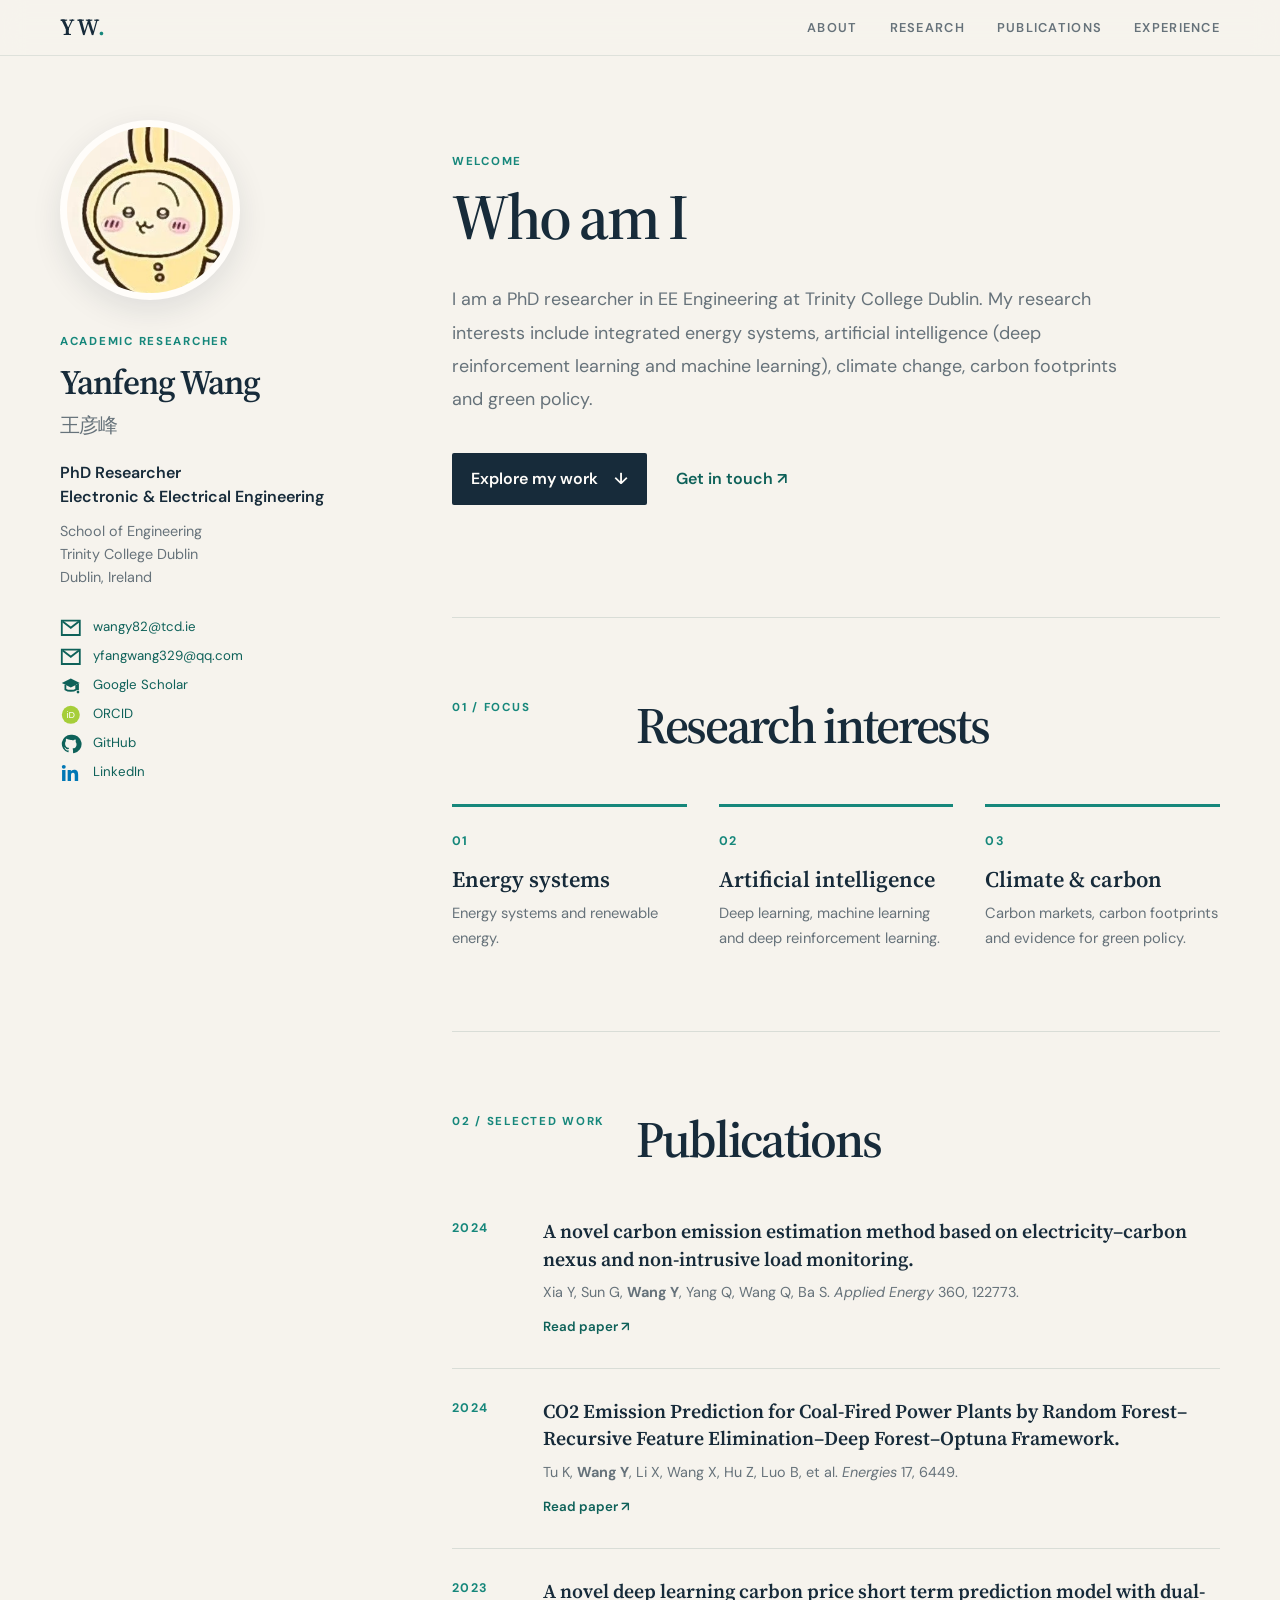
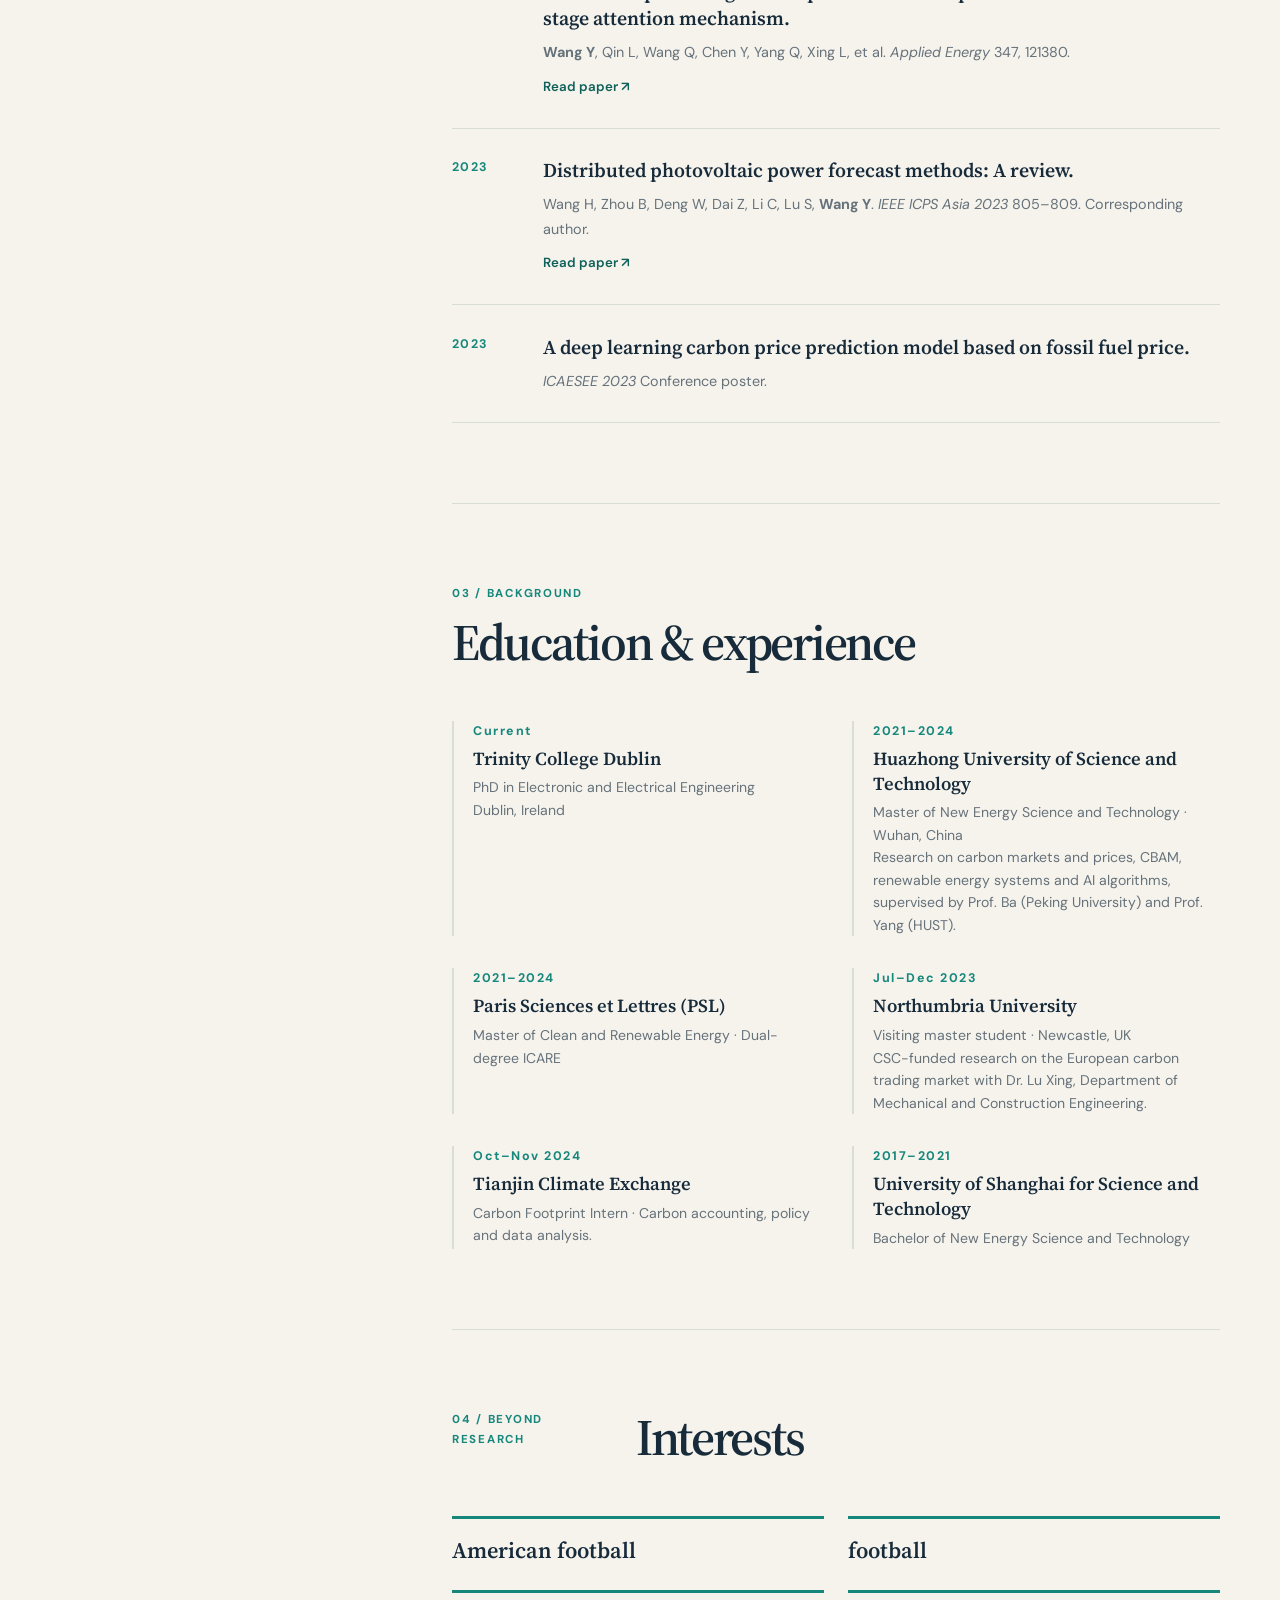
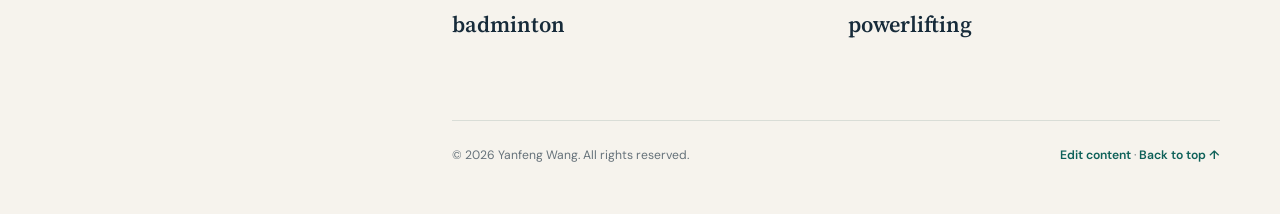
==== commit 95e4c486: "Add academic profile links and editable personal interests" ====
--- a/index.html
+++ b/index.html
@@ -2,7 +2,7 @@
 <html lang="en">
 <head>
 <meta charset="utf-8"><meta name="viewport" content="width=device-width, initial-scale=1">
-<meta name="description" content="I am a PhD researcher in Electronic and Electrical Engineering at Trinity College Dublin. My research interests include energy systems, artificial intelligence (deep reinforcement learning and machine learning), climate change, carbon footprints and green policy."><meta name="author" content="Yanfeng Wang">
+<meta name="description" content="I am a PhD researcher in EE Engineering at Trinity College Dublin. My research interests include integrated energy systems, artificial intelligence (deep reinforcement learning and machine learning), climate change, carbon footprints and green policy."><meta name="author" content="Yanfeng Wang">
 <title>Yanfeng Wang | Academic Homepage</title>
 <link rel="icon" type="image/x-icon" href="static/assets/favicon.ico">
 <link rel="preconnect" href="https://fonts.googleapis.com"><link rel="preconnect" href="https://fonts.gstatic.com" crossorigin>
@@ -11,10 +11,10 @@
 </head>
 <body><a class="skip-link" href="#main-content">Skip to content</a>
 <header class="site-header"><div class="header-inner"><a class="wordmark" href="#top" aria-label="Yanfeng Wang home">YW<span>.</span></a><nav aria-label="Primary navigation"><a href="#about">About</a><a href="#research">Research</a><a href="#publications">Publications</a><a href="#experience">Experience</a></nav></div></header>
-<main id="main-content" class="page-shell"><aside class="profile" id="top"><div class="portrait-wrap"><img class="portrait" src="static/assets/img/photo.jpg" alt="Portrait of Yanfeng Wang"></div><p class="eyebrow">Academic researcher</p><h1>Yanfeng Wang<br><span>王彦峰</span></h1><p class="role">PhD Researcher<br>Electronic &amp; Electrical Engineering</p><p class="affiliation">School of Engineering<br>Trinity College Dublin<br>Dublin, Ireland</p><div class="contact-links"><a href="mailto:wangy82@tcd.ie">wangy82@tcd.ie</a><a href="mailto:yfangwang329@qq.com">yfangwang329@qq.com</a><a href="https://github.com/LukJucy" target="_blank" rel="noreferrer">GitHub <span aria-hidden="true">↗</span></a></div></aside>
-<div class="content"><span id="home" aria-hidden="true"></span><section class="hero" id="about" aria-labelledby="about-title"><p class="eyebrow">Welcome</p><h2 id="about-title">Researching energy systems<br>and climate policy.</h2><p class="lede">I am a PhD researcher in Electronic and Electrical Engineering at Trinity College Dublin. My research interests include energy systems, artificial intelligence (deep reinforcement learning and machine learning), climate change, carbon footprints and green policy.</p><div class="hero-actions"><a class="button" href="#publications">Explore my work <span aria-hidden="true">↓</span></a><a class="text-link" href="mailto:wangy82@tcd.ie">Get in touch <span aria-hidden="true">↗</span></a></div></section>
+<main id="main-content" class="page-shell"><aside class="profile" id="top"><div class="portrait-wrap"><img class="portrait" src="static/assets/img/photo.jpg" alt="Portrait of Yanfeng Wang"></div><p class="eyebrow">Academic researcher</p><h1>Yanfeng Wang<br><span>王彦峰</span></h1><p class="role">PhD Researcher<br>Electronic &amp; Electrical Engineering</p><p class="affiliation">School of Engineering<br>Trinity College Dublin<br>Dublin, Ireland</p><div class="contact-links"><a class="social-link" href="mailto:wangy82@tcd.ie"><svg class="social-icon" viewBox="0 0 24 24" aria-hidden="true" focusable="false"><path d="M2 4h20v16H2z" fill="none" stroke="currentColor" stroke-width="2"/><path d="m3 5 9 7 9-7" fill="none" stroke="currentColor" stroke-width="2"/></svg><span>wangy82@tcd.ie</span></a><a class="social-link" href="mailto:yfangwang329@qq.com"><svg class="social-icon" viewBox="0 0 24 24" aria-hidden="true" focusable="false"><path d="M2 4h20v16H2z" fill="none" stroke="currentColor" stroke-width="2"/><path d="m3 5 9 7 9-7" fill="none" stroke="currentColor" stroke-width="2"/></svg><span>yfangwang329@qq.com</span></a><a class="social-link" href="https://scholar.google.com/citations?user=IcQL0oIAAAAJ&amp;hl=en" target="_blank" rel="noreferrer"><svg class="social-icon" viewBox="0 0 24 24" aria-hidden="true" focusable="false"><path fill="currentColor" d="m2 9 10-5 10 5-10 5z"/><path fill="none" stroke="currentColor" stroke-width="2" d="M6 11v5c3 2 9 2 12 0v-5M20 10v7"/><circle cx="20" cy="19" r="1.5" fill="currentColor"/></svg><span>Google Scholar</span></a><a class="social-link" href="https://orcid.org/0009-0002-2549-7044" target="_blank" rel="noreferrer"><svg class="social-icon" viewBox="0 0 24 24" aria-hidden="true" focusable="false"><circle cx="12" cy="12" r="10" fill="currentColor"/><text x="12" y="16" text-anchor="middle" font-size="10" font-family="Arial" fill="white">iD</text></svg><span>ORCID</span></a><a class="social-link" href="https://github.com/LukJucy" target="_blank" rel="noreferrer"><svg class="social-icon" viewBox="0 0 24 24" aria-hidden="true" focusable="false"><path fill="currentColor" d="M12 2a10 10 0 0 0-3.16 19.49c.5.09.68-.22.68-.48v-1.7c-2.78.6-3.37-1.18-3.37-1.18-.45-1.15-1.1-1.46-1.1-1.46-.9-.61.07-.6.07-.6 1 .07 1.52 1.03 1.52 1.03.9 1.52 2.36 1.08 2.94.82.09-.64.35-1.08.64-1.33-2.22-.25-4.55-1.11-4.55-4.94 0-1.09.39-1.98 1.03-2.68-.1-.25-.45-1.27.1-2.65 0 0 .84-.27 2.75 1.02A9.6 9.6 0 0 1 12 7.9c.85 0 1.7.11 2.5.34 1.9-1.29 2.74-1.02 2.74-1.02.56 1.38.21 2.4.11 2.65.64.7 1.03 1.59 1.03 2.68 0 3.84-2.34 4.68-4.57 4.93.36.31.68.92.68 1.85v2.74c0 .27.18.58.69.48A10 10 0 0 0 12 2"/></svg><span>GitHub</span></a><a class="social-link" href="https://www.linkedin.com/in/yanfeng-wang-4156b8290/" target="_blank" rel="noreferrer"><svg class="social-icon" viewBox="0 0 24 24" aria-hidden="true" focusable="false"><path fill="currentColor" d="M4.2 3.2A2.2 2.2 0 1 1 4.2 7.6a2.2 2.2 0 0 1 0-4.4ZM2.3 9h3.8v12H2.3zM8.5 9h3.6v1.64h.05c.5-.94 1.72-1.93 3.54-1.93 3.79 0 4.49 2.5 4.49 5.75V21h-3.8v-5.8c0-1.38-.03-3.15-1.92-3.15-1.92 0-2.22 1.5-2.22 3.05V21H8.5z"/></svg><span>LinkedIn</span></a></div></aside>
+<div class="content"><span id="home" aria-hidden="true"></span><section class="hero" id="about" aria-labelledby="about-title"><p class="eyebrow">Welcome</p><h2 id="about-title">Who am I</h2><p class="lede">I am a PhD researcher in EE Engineering at Trinity College Dublin. My research interests include integrated energy systems, artificial intelligence (deep reinforcement learning and machine learning), climate change, carbon footprints and green policy.</p><div class="hero-actions"><a class="button" href="#publications">Explore my work <span aria-hidden="true">↓</span></a><a class="text-link" href="mailto:wangy82@tcd.ie">Get in touch <span aria-hidden="true">↗</span></a></div></section>
 <section class="section" id="research" aria-labelledby="research-title"><div class="section-heading"><p class="eyebrow">01 / Focus</p><h2 id="research-title">Research interests</h2></div><div class="interest-grid"><div><span class="index">01</span><h3>Energy systems</h3><p>Energy systems and renewable energy.</p></div><div><span class="index">02</span><h3>Artificial intelligence</h3><p>Deep learning, machine learning and deep reinforcement learning.</p></div><div><span class="index">03</span><h3>Climate &amp; carbon</h3><p>Carbon markets, carbon footprints and evidence for green policy.</p></div></div></section>
 <section class="section" id="publications" aria-labelledby="publications-title"><div class="section-heading"><p class="eyebrow">02 / Selected work</p><h2 id="publications-title">Publications</h2></div><ol class="publication-list"><li><span class="pub-year">2024</span><div><h3>A novel carbon emission estimation method based on electricity–carbon nexus and non-intrusive load monitoring.</h3><p>Xia Y, Sun G, <strong>Wang Y</strong>, Yang Q, Wang Q, Ba S. <em>Applied Energy</em> 360, 122773.</p><a href="https://doi.org/10.1016/j.apenergy.2024.122773" target="_blank" rel="noreferrer">Read paper ↗</a></div></li><li><span class="pub-year">2024</span><div><h3>CO2 Emission Prediction for Coal-Fired Power Plants by Random Forest–Recursive Feature Elimination–Deep Forest–Optuna Framework.</h3><p>Tu K, <strong>Wang Y</strong>, Li X, Wang X, Hu Z, Luo B, et al. <em>Energies</em> 17, 6449.</p><a href="https://doi.org/10.3390/en17246449" target="_blank" rel="noreferrer">Read paper ↗</a></div></li><li><span class="pub-year">2023</span><div><h3>A novel deep learning carbon price short term prediction model with dual-stage attention mechanism.</h3><p><strong>Wang Y</strong>, Qin L, Wang Q, Chen Y, Yang Q, Xing L, et al. <em>Applied Energy</em> 347, 121380.</p><a href="https://doi.org/10.1016/j.apenergy.2023.121380" target="_blank" rel="noreferrer">Read paper ↗</a></div></li><li><span class="pub-year">2023</span><div><h3>Distributed photovoltaic power forecast methods: A review.</h3><p>Wang H, Zhou B, Deng W, Dai Z, Li C, Lu S, <strong>Wang Y</strong>. <em>IEEE ICPS Asia 2023</em> 805–809. Corresponding author.</p><a href="https://doi.org/10.1109/ICPSAsia58343.2023.10294618" target="_blank" rel="noreferrer">Read paper ↗</a></div></li><li><span class="pub-year">2023</span><div><h3>A deep learning carbon price prediction model based on fossil fuel price.</h3><p><em>ICAESEE 2023</em> Conference poster.</p></div></li></ol></section>
 <section class="section split-section" id="experience" aria-labelledby="experience-title"><div class="section-heading"><p class="eyebrow">03 / Background</p><h2 id="experience-title">Education &amp; experience</h2></div><div class="timeline"><article><p class="meta">Current</p><h3>Trinity College Dublin</h3><p>PhD in Electronic and Electrical Engineering<br>Dublin, Ireland</p></article><article><p class="meta">2021–2024</p><h3>Huazhong University of Science and Technology</h3><p>Master of New Energy Science and Technology · Wuhan, China<br>Research on carbon markets and prices, CBAM, renewable energy systems and AI algorithms, supervised by Prof. Ba (Peking University) and Prof. Yang (HUST).</p></article><article><p class="meta">2021–2024</p><h3>Paris Sciences et Lettres (PSL)</h3><p>Master of Clean and Renewable Energy · Dual-degree ICARE</p></article><article><p class="meta">Jul–Dec 2023</p><h3>Northumbria University</h3><p>Visiting master student · Newcastle, UK<br>CSC-funded research on the European carbon trading market with Dr. Lu Xing, Department of Mechanical and Construction Engineering.</p></article><article><p class="meta">Oct–Nov 2024</p><h3>Tianjin Climate Exchange</h3><p>Carbon Footprint Intern · Carbon accounting, policy and data analysis.</p></article><article><p class="meta">2017–2021</p><h3>University of Shanghai for Science and Technology</h3><p>Bachelor of New Energy Science and Technology</p></article></div></section>
-<section class="section awards" id="awards" aria-labelledby="awards-title"><div class="section-heading"><p class="eyebrow">04 / Recognition</p><h2 id="awards-title">Awards &amp; scholarships</h2></div><div class="award-items"><p><strong>University-level Second-class Scholarship</strong><span>2021 · 2022 · 2023</span></p><p><strong>China Scholarship Council (CSC) scholarship</strong><span>Academic visiting · 2023</span></p></div></section>
+<section class="section interests" id="interests" aria-labelledby="interests-title"><div class="section-heading"><p class="eyebrow">04 / Beyond research</p><h2 id="interests-title">Interests</h2></div><div class="interest-items"><article class="interest-item"><h3>American football</h3></article><article class="interest-item"><h3>football</h3></article><article class="interest-item"><h3>badminton</h3></article><article class="interest-item"><h3>powerlifting</h3></article></div></section>
 <footer><p>© 2026 Yanfeng Wang. All rights reserved.</p><span><a href="admin/">Edit content</a> · <a href="#top">Back to top ↑</a></span></footer></div></main></body></html>
--- a/static/css/main.css
+++ b/static/css/main.css
@@ -124,3 +124,7 @@
 @media (prefers-reduced-motion: reduce) { html { scroll-behavior: auto; }
  }
 
+.social-link{display:flex;align-items:center;gap:.7rem;color:var(--teal-dark);overflow-wrap:anywhere}.social-icon{display:inline-flex;width:1.35rem;height:1.35rem;flex:none}.social-link:hover{text-decoration:underline}.interest-items{display:grid;grid-template-columns:repeat(2,minmax(0,1fr));gap:1.5rem}.interest-item{border-top:3px solid var(--teal);padding-top:1rem}.interest-item h3{margin:0;font:600 1.4rem "Source Serif 4",Georgia,serif}.interest-item p{margin:.6rem 0 0;color:var(--muted);font-size:.92rem;white-space:pre-line}@media(max-width:520px){.interest-items{grid-template-columns:1fr}}
+
+
+.social-link[href*="orcid.org"] .social-icon{color:#a6ce39}.social-link[href*="linkedin.com"] .social-icon{color:#0077b5}
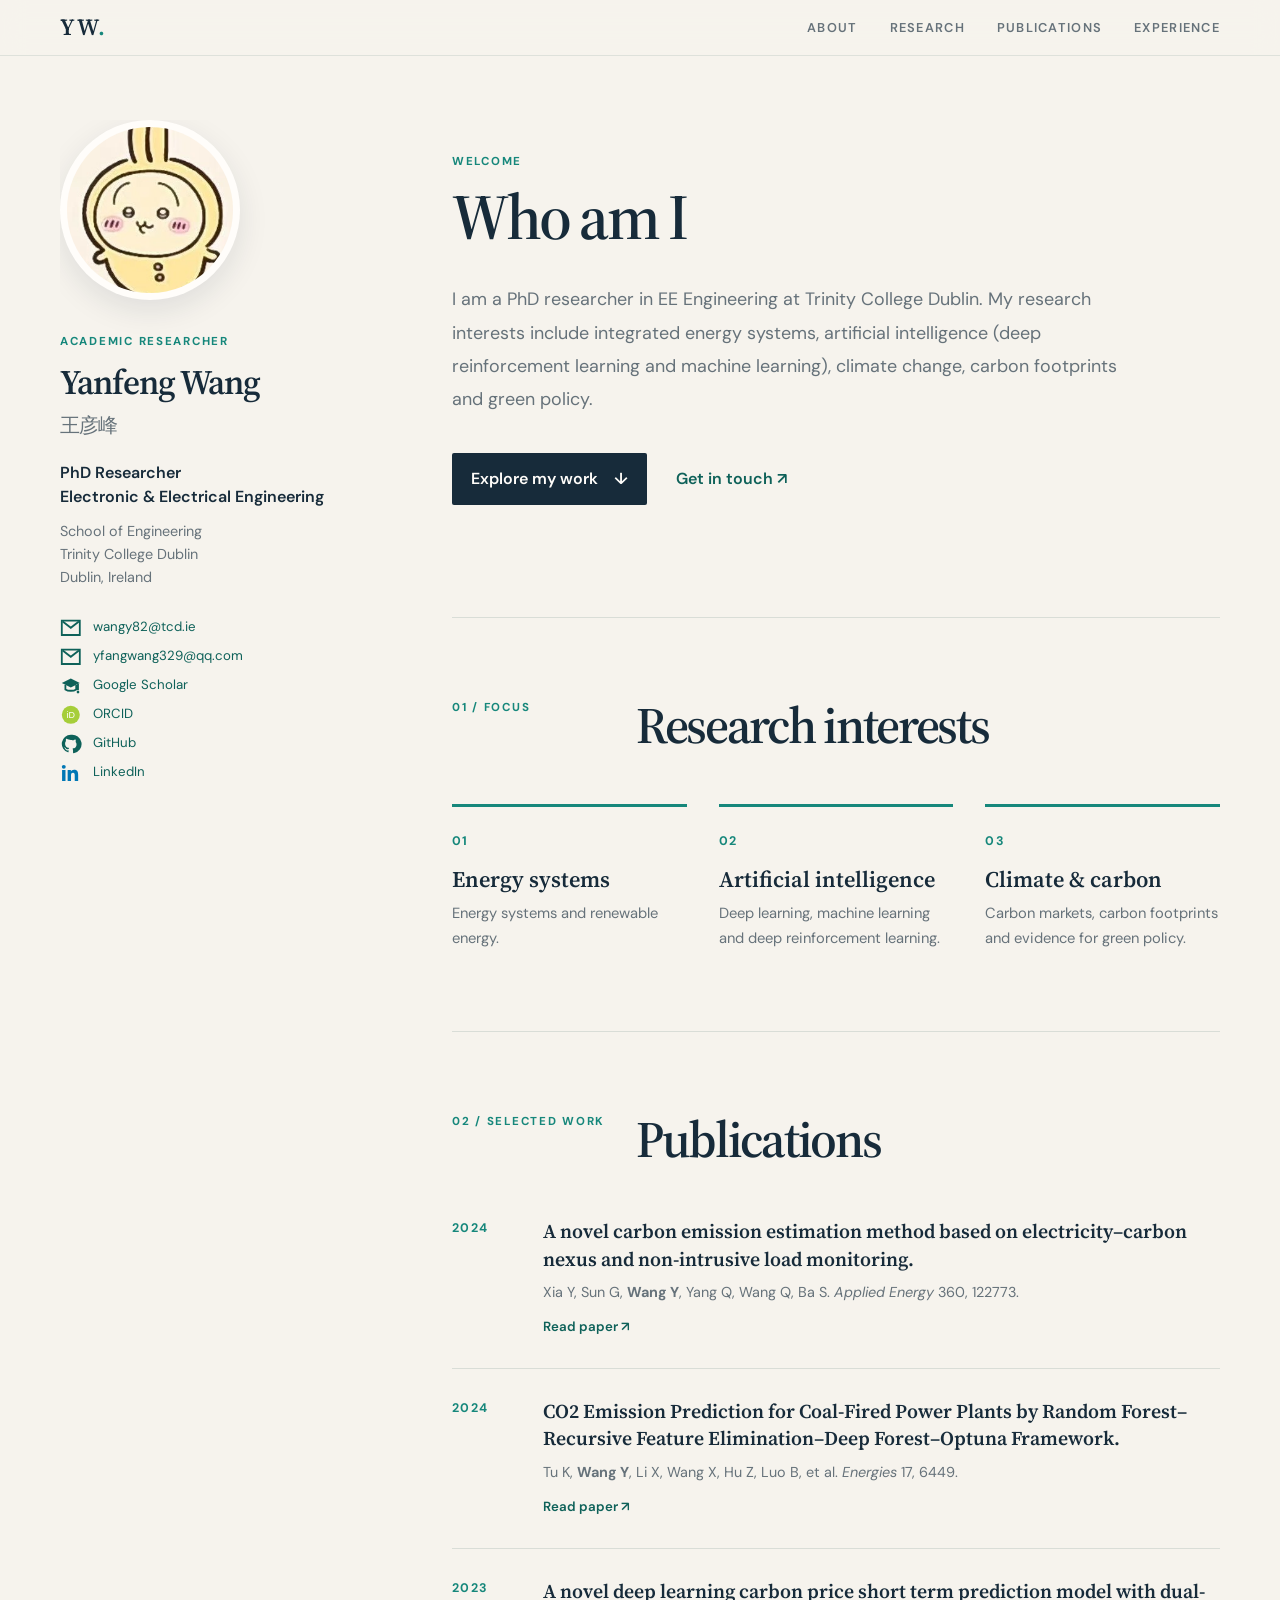
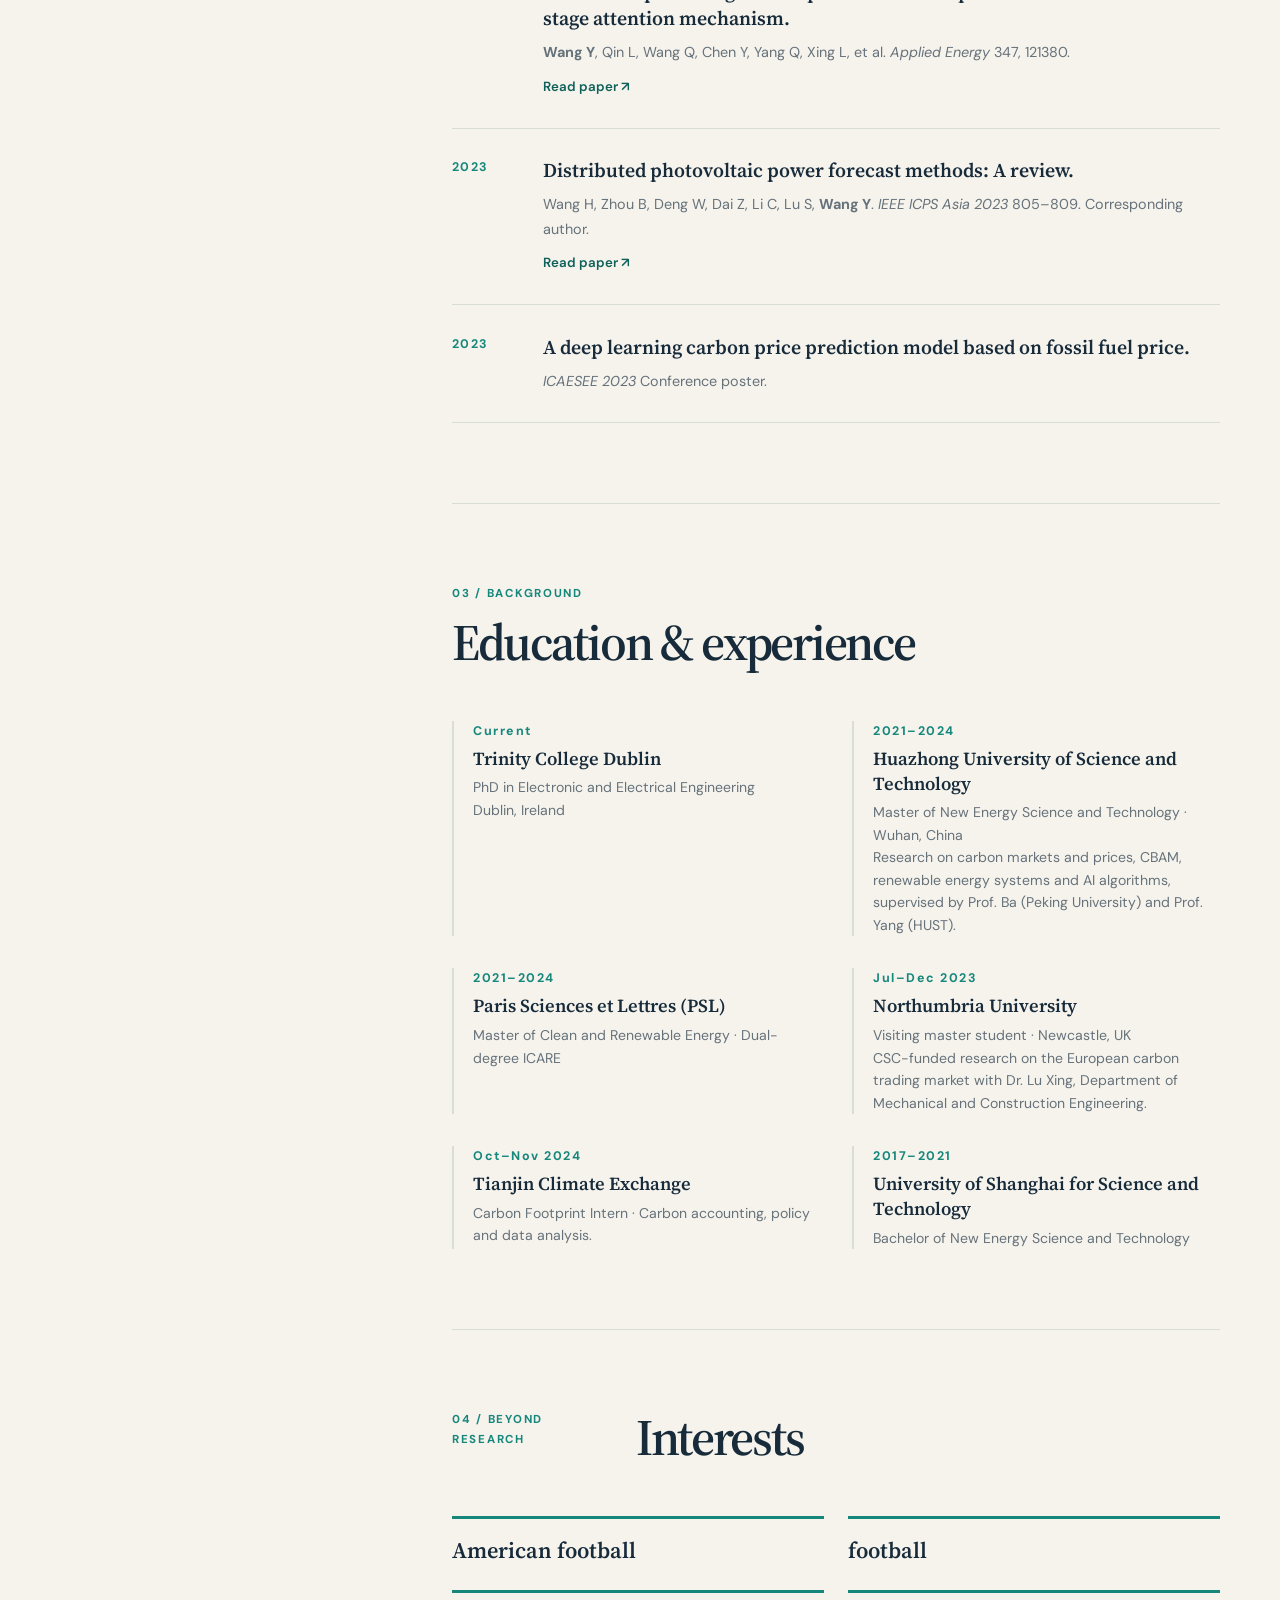
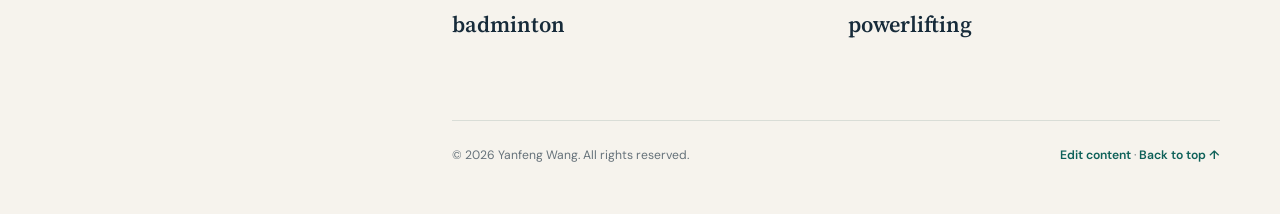
==== commit a4aa12e6: "Refresh stylesheet cache when homepage styling changes" ====
--- a/index.html
+++ b/index.html
@@ -7,7 +7,7 @@
 <link rel="icon" type="image/x-icon" href="static/assets/favicon.ico">
 <link rel="preconnect" href="https://fonts.googleapis.com"><link rel="preconnect" href="https://fonts.gstatic.com" crossorigin>
 <link href="https://fonts.googleapis.com/css2?family=DM+Sans:wght@400;500;600;700&family=Source+Serif+4:opsz,wght@8..60,500;8..60,600&display=swap" rel="stylesheet">
-<link rel="stylesheet" href="static/css/main.css">
+<link rel="stylesheet" href="static/css/main.css?v=36c007de1f47">
 </head>
 <body><a class="skip-link" href="#main-content">Skip to content</a>
 <header class="site-header"><div class="header-inner"><a class="wordmark" href="#top" aria-label="Yanfeng Wang home">YW<span>.</span></a><nav aria-label="Primary navigation"><a href="#about">About</a><a href="#research">Research</a><a href="#publications">Publications</a><a href="#experience">Experience</a></nav></div></header>
--- a/static/css/main.css
+++ b/static/css/main.css
@@ -128,3 +128,5 @@
 
 
 .social-link[href*="orcid.org"] .social-icon{color:#a6ce39}.social-link[href*="linkedin.com"] .social-icon{color:#0077b5}
+
+@media(min-width:851px){.profile{max-height:calc(100dvh - 8rem);overflow-y:auto;scrollbar-width:thin;padding-bottom:1rem}}
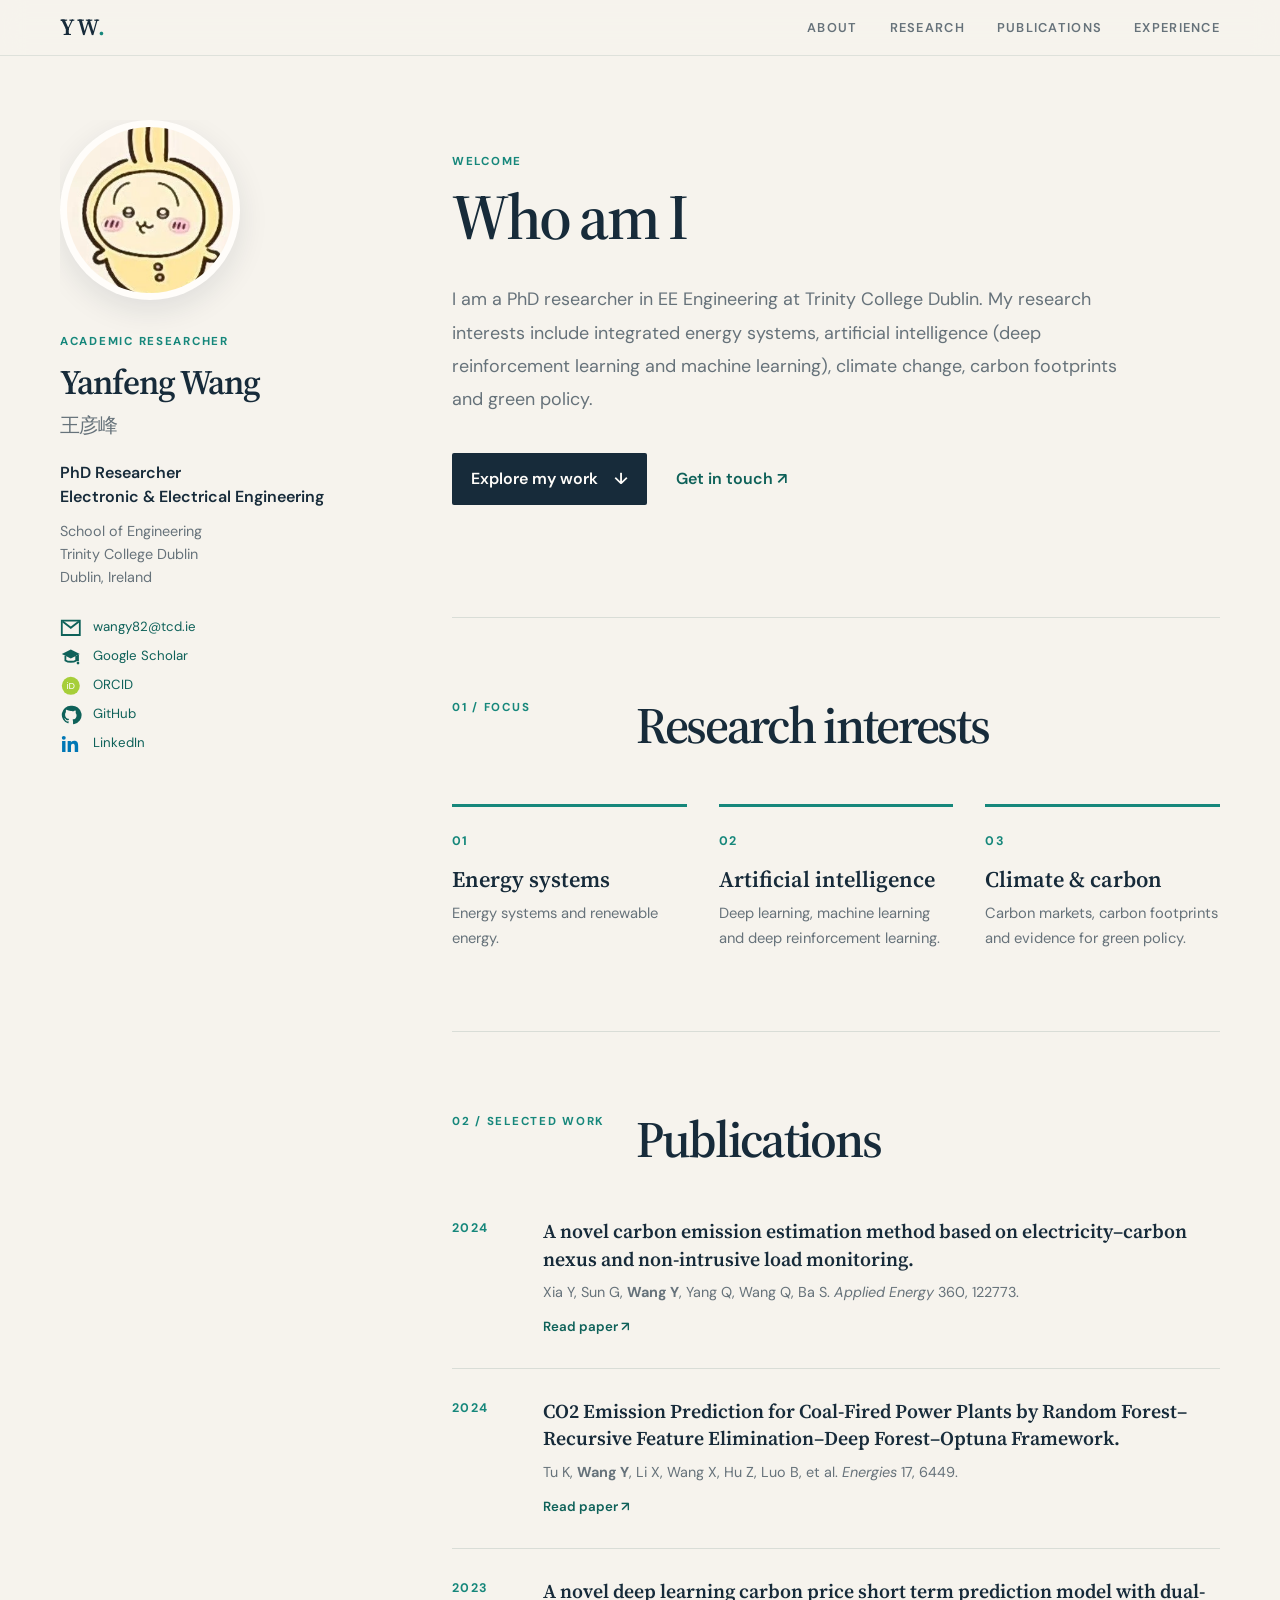
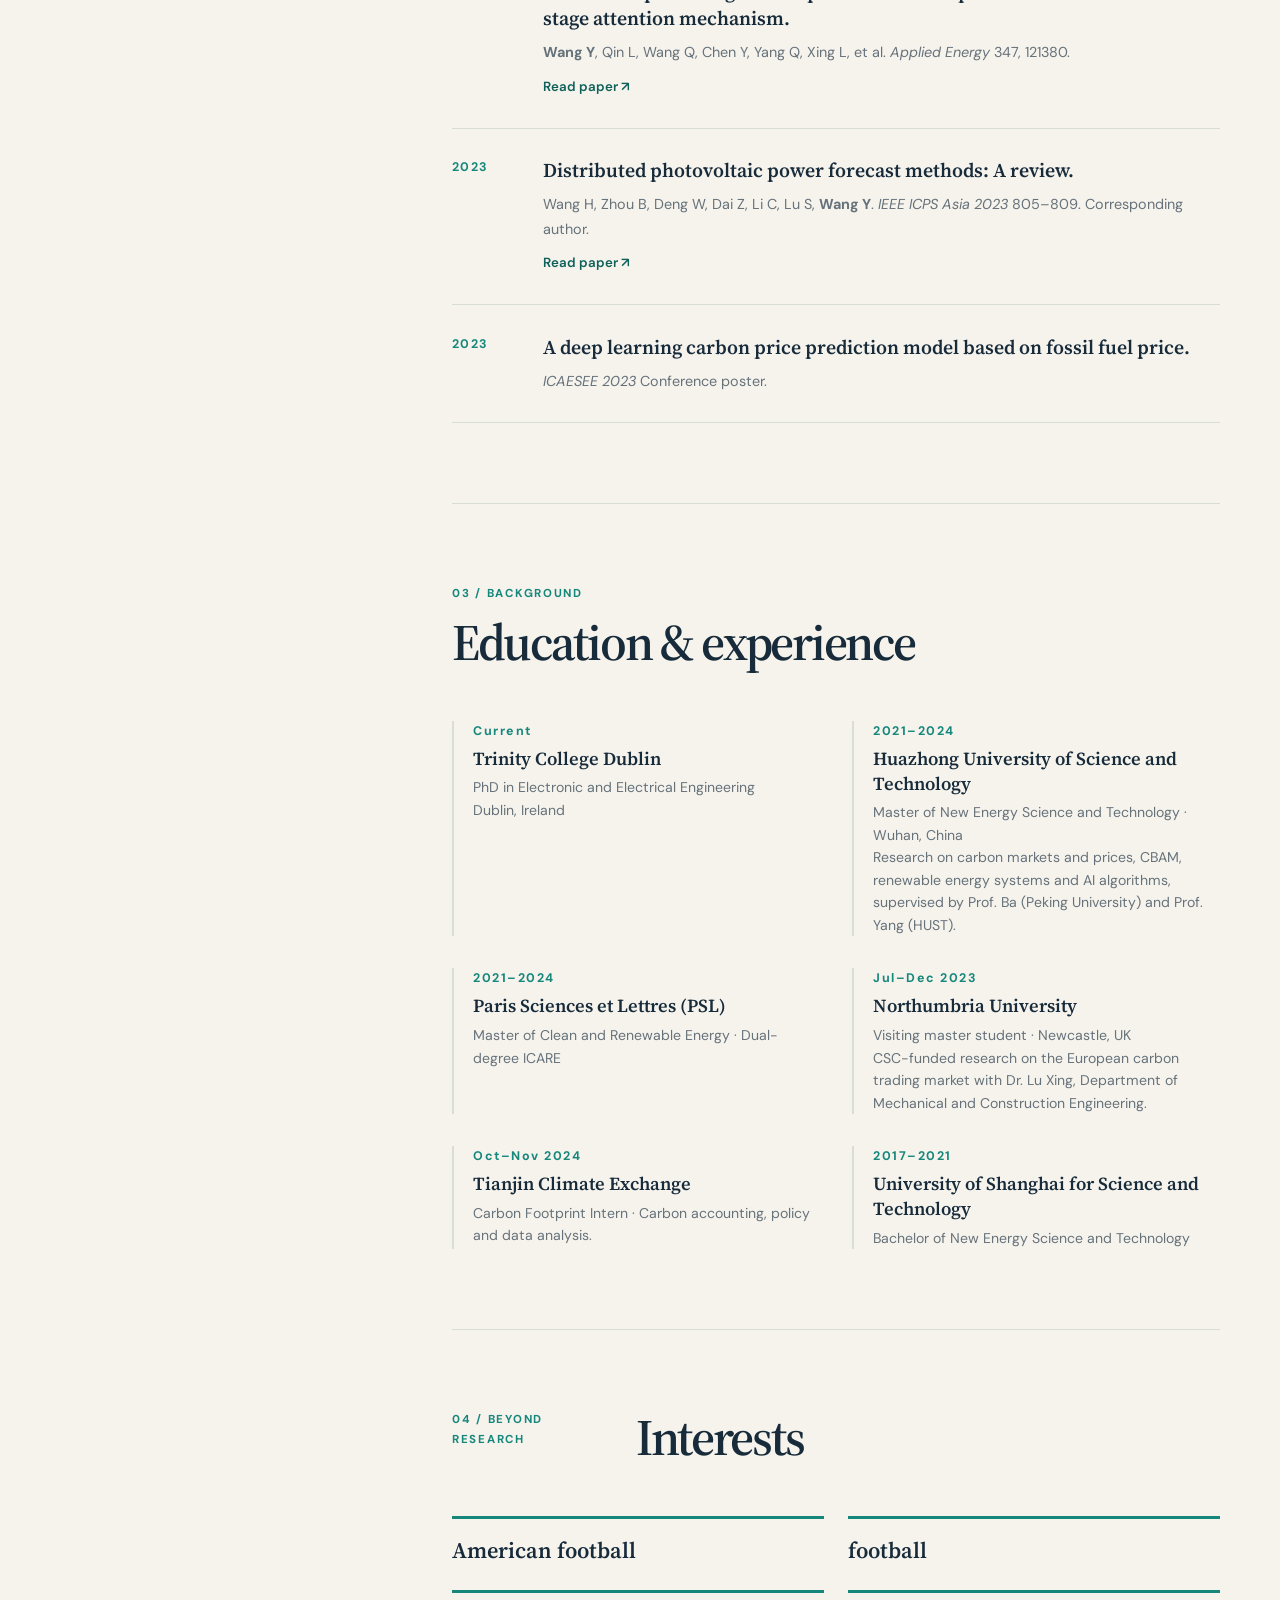
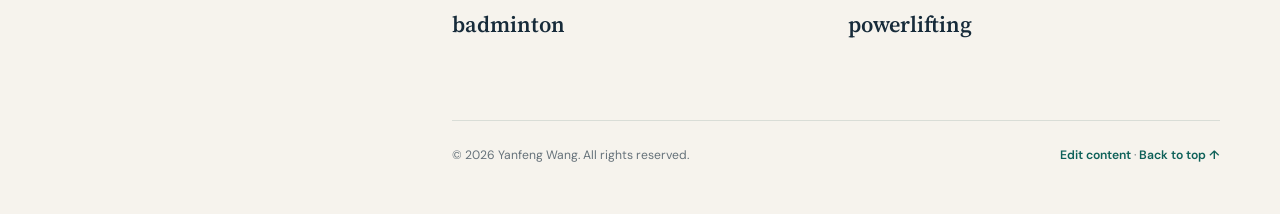
==== commit 8052104b: "Remove QQ email contact from academic homepage" ====
--- a/index.html
+++ b/index.html
@@ -11,7 +11,7 @@
 </head>
 <body><a class="skip-link" href="#main-content">Skip to content</a>
 <header class="site-header"><div class="header-inner"><a class="wordmark" href="#top" aria-label="Yanfeng Wang home">YW<span>.</span></a><nav aria-label="Primary navigation"><a href="#about">About</a><a href="#research">Research</a><a href="#publications">Publications</a><a href="#experience">Experience</a></nav></div></header>
-<main id="main-content" class="page-shell"><aside class="profile" id="top"><div class="portrait-wrap"><img class="portrait" src="static/assets/img/photo.jpg" alt="Portrait of Yanfeng Wang"></div><p class="eyebrow">Academic researcher</p><h1>Yanfeng Wang<br><span>王彦峰</span></h1><p class="role">PhD Researcher<br>Electronic &amp; Electrical Engineering</p><p class="affiliation">School of Engineering<br>Trinity College Dublin<br>Dublin, Ireland</p><div class="contact-links"><a class="social-link" href="mailto:wangy82@tcd.ie"><svg class="social-icon" viewBox="0 0 24 24" aria-hidden="true" focusable="false"><path d="M2 4h20v16H2z" fill="none" stroke="currentColor" stroke-width="2"/><path d="m3 5 9 7 9-7" fill="none" stroke="currentColor" stroke-width="2"/></svg><span>wangy82@tcd.ie</span></a><a class="social-link" href="mailto:yfangwang329@qq.com"><svg class="social-icon" viewBox="0 0 24 24" aria-hidden="true" focusable="false"><path d="M2 4h20v16H2z" fill="none" stroke="currentColor" stroke-width="2"/><path d="m3 5 9 7 9-7" fill="none" stroke="currentColor" stroke-width="2"/></svg><span>yfangwang329@qq.com</span></a><a class="social-link" href="https://scholar.google.com/citations?user=IcQL0oIAAAAJ&amp;hl=en" target="_blank" rel="noreferrer"><svg class="social-icon" viewBox="0 0 24 24" aria-hidden="true" focusable="false"><path fill="currentColor" d="m2 9 10-5 10 5-10 5z"/><path fill="none" stroke="currentColor" stroke-width="2" d="M6 11v5c3 2 9 2 12 0v-5M20 10v7"/><circle cx="20" cy="19" r="1.5" fill="currentColor"/></svg><span>Google Scholar</span></a><a class="social-link" href="https://orcid.org/0009-0002-2549-7044" target="_blank" rel="noreferrer"><svg class="social-icon" viewBox="0 0 24 24" aria-hidden="true" focusable="false"><circle cx="12" cy="12" r="10" fill="currentColor"/><text x="12" y="16" text-anchor="middle" font-size="10" font-family="Arial" fill="white">iD</text></svg><span>ORCID</span></a><a class="social-link" href="https://github.com/LukJucy" target="_blank" rel="noreferrer"><svg class="social-icon" viewBox="0 0 24 24" aria-hidden="true" focusable="false"><path fill="currentColor" d="M12 2a10 10 0 0 0-3.16 19.49c.5.09.68-.22.68-.48v-1.7c-2.78.6-3.37-1.18-3.37-1.18-.45-1.15-1.1-1.46-1.1-1.46-.9-.61.07-.6.07-.6 1 .07 1.52 1.03 1.52 1.03.9 1.52 2.36 1.08 2.94.82.09-.64.35-1.08.64-1.33-2.22-.25-4.55-1.11-4.55-4.94 0-1.09.39-1.98 1.03-2.68-.1-.25-.45-1.27.1-2.65 0 0 .84-.27 2.75 1.02A9.6 9.6 0 0 1 12 7.9c.85 0 1.7.11 2.5.34 1.9-1.29 2.74-1.02 2.74-1.02.56 1.38.21 2.4.11 2.65.64.7 1.03 1.59 1.03 2.68 0 3.84-2.34 4.68-4.57 4.93.36.31.68.92.68 1.85v2.74c0 .27.18.58.69.48A10 10 0 0 0 12 2"/></svg><span>GitHub</span></a><a class="social-link" href="https://www.linkedin.com/in/yanfeng-wang-4156b8290/" target="_blank" rel="noreferrer"><svg class="social-icon" viewBox="0 0 24 24" aria-hidden="true" focusable="false"><path fill="currentColor" d="M4.2 3.2A2.2 2.2 0 1 1 4.2 7.6a2.2 2.2 0 0 1 0-4.4ZM2.3 9h3.8v12H2.3zM8.5 9h3.6v1.64h.05c.5-.94 1.72-1.93 3.54-1.93 3.79 0 4.49 2.5 4.49 5.75V21h-3.8v-5.8c0-1.38-.03-3.15-1.92-3.15-1.92 0-2.22 1.5-2.22 3.05V21H8.5z"/></svg><span>LinkedIn</span></a></div></aside>
+<main id="main-content" class="page-shell"><aside class="profile" id="top"><div class="portrait-wrap"><img class="portrait" src="static/assets/img/photo.jpg" alt="Portrait of Yanfeng Wang"></div><p class="eyebrow">Academic researcher</p><h1>Yanfeng Wang<br><span>王彦峰</span></h1><p class="role">PhD Researcher<br>Electronic &amp; Electrical Engineering</p><p class="affiliation">School of Engineering<br>Trinity College Dublin<br>Dublin, Ireland</p><div class="contact-links"><a class="social-link" href="mailto:wangy82@tcd.ie"><svg class="social-icon" viewBox="0 0 24 24" aria-hidden="true" focusable="false"><path d="M2 4h20v16H2z" fill="none" stroke="currentColor" stroke-width="2"/><path d="m3 5 9 7 9-7" fill="none" stroke="currentColor" stroke-width="2"/></svg><span>wangy82@tcd.ie</span></a><a class="social-link" href="https://scholar.google.com/citations?user=IcQL0oIAAAAJ&amp;hl=en" target="_blank" rel="noreferrer"><svg class="social-icon" viewBox="0 0 24 24" aria-hidden="true" focusable="false"><path fill="currentColor" d="m2 9 10-5 10 5-10 5z"/><path fill="none" stroke="currentColor" stroke-width="2" d="M6 11v5c3 2 9 2 12 0v-5M20 10v7"/><circle cx="20" cy="19" r="1.5" fill="currentColor"/></svg><span>Google Scholar</span></a><a class="social-link" href="https://orcid.org/0009-0002-2549-7044" target="_blank" rel="noreferrer"><svg class="social-icon" viewBox="0 0 24 24" aria-hidden="true" focusable="false"><circle cx="12" cy="12" r="10" fill="currentColor"/><text x="12" y="16" text-anchor="middle" font-size="10" font-family="Arial" fill="white">iD</text></svg><span>ORCID</span></a><a class="social-link" href="https://github.com/LukJucy" target="_blank" rel="noreferrer"><svg class="social-icon" viewBox="0 0 24 24" aria-hidden="true" focusable="false"><path fill="currentColor" d="M12 2a10 10 0 0 0-3.16 19.49c.5.09.68-.22.68-.48v-1.7c-2.78.6-3.37-1.18-3.37-1.18-.45-1.15-1.1-1.46-1.1-1.46-.9-.61.07-.6.07-.6 1 .07 1.52 1.03 1.52 1.03.9 1.52 2.36 1.08 2.94.82.09-.64.35-1.08.64-1.33-2.22-.25-4.55-1.11-4.55-4.94 0-1.09.39-1.98 1.03-2.68-.1-.25-.45-1.27.1-2.65 0 0 .84-.27 2.75 1.02A9.6 9.6 0 0 1 12 7.9c.85 0 1.7.11 2.5.34 1.9-1.29 2.74-1.02 2.74-1.02.56 1.38.21 2.4.11 2.65.64.7 1.03 1.59 1.03 2.68 0 3.84-2.34 4.68-4.57 4.93.36.31.68.92.68 1.85v2.74c0 .27.18.58.69.48A10 10 0 0 0 12 2"/></svg><span>GitHub</span></a><a class="social-link" href="https://www.linkedin.com/in/yanfeng-wang-4156b8290/" target="_blank" rel="noreferrer"><svg class="social-icon" viewBox="0 0 24 24" aria-hidden="true" focusable="false"><path fill="currentColor" d="M4.2 3.2A2.2 2.2 0 1 1 4.2 7.6a2.2 2.2 0 0 1 0-4.4ZM2.3 9h3.8v12H2.3zM8.5 9h3.6v1.64h.05c.5-.94 1.72-1.93 3.54-1.93 3.79 0 4.49 2.5 4.49 5.75V21h-3.8v-5.8c0-1.38-.03-3.15-1.92-3.15-1.92 0-2.22 1.5-2.22 3.05V21H8.5z"/></svg><span>LinkedIn</span></a></div></aside>
 <div class="content"><span id="home" aria-hidden="true"></span><section class="hero" id="about" aria-labelledby="about-title"><p class="eyebrow">Welcome</p><h2 id="about-title">Who am I</h2><p class="lede">I am a PhD researcher in EE Engineering at Trinity College Dublin. My research interests include integrated energy systems, artificial intelligence (deep reinforcement learning and machine learning), climate change, carbon footprints and green policy.</p><div class="hero-actions"><a class="button" href="#publications">Explore my work <span aria-hidden="true">↓</span></a><a class="text-link" href="mailto:wangy82@tcd.ie">Get in touch <span aria-hidden="true">↗</span></a></div></section>
 <section class="section" id="research" aria-labelledby="research-title"><div class="section-heading"><p class="eyebrow">01 / Focus</p><h2 id="research-title">Research interests</h2></div><div class="interest-grid"><div><span class="index">01</span><h3>Energy systems</h3><p>Energy systems and renewable energy.</p></div><div><span class="index">02</span><h3>Artificial intelligence</h3><p>Deep learning, machine learning and deep reinforcement learning.</p></div><div><span class="index">03</span><h3>Climate &amp; carbon</h3><p>Carbon markets, carbon footprints and evidence for green policy.</p></div></div></section>
 <section class="section" id="publications" aria-labelledby="publications-title"><div class="section-heading"><p class="eyebrow">02 / Selected work</p><h2 id="publications-title">Publications</h2></div><ol class="publication-list"><li><span class="pub-year">2024</span><div><h3>A novel carbon emission estimation method based on electricity–carbon nexus and non-intrusive load monitoring.</h3><p>Xia Y, Sun G, <strong>Wang Y</strong>, Yang Q, Wang Q, Ba S. <em>Applied Energy</em> 360, 122773.</p><a href="https://doi.org/10.1016/j.apenergy.2024.122773" target="_blank" rel="noreferrer">Read paper ↗</a></div></li><li><span class="pub-year">2024</span><div><h3>CO2 Emission Prediction for Coal-Fired Power Plants by Random Forest–Recursive Feature Elimination–Deep Forest–Optuna Framework.</h3><p>Tu K, <strong>Wang Y</strong>, Li X, Wang X, Hu Z, Luo B, et al. <em>Energies</em> 17, 6449.</p><a href="https://doi.org/10.3390/en17246449" target="_blank" rel="noreferrer">Read paper ↗</a></div></li><li><span class="pub-year">2023</span><div><h3>A novel deep learning carbon price short term prediction model with dual-stage attention mechanism.</h3><p><strong>Wang Y</strong>, Qin L, Wang Q, Chen Y, Yang Q, Xing L, et al. <em>Applied Energy</em> 347, 121380.</p><a href="https://doi.org/10.1016/j.apenergy.2023.121380" target="_blank" rel="noreferrer">Read paper ↗</a></div></li><li><span class="pub-year">2023</span><div><h3>Distributed photovoltaic power forecast methods: A review.</h3><p>Wang H, Zhou B, Deng W, Dai Z, Li C, Lu S, <strong>Wang Y</strong>. <em>IEEE ICPS Asia 2023</em> 805–809. Corresponding author.</p><a href="https://doi.org/10.1109/ICPSAsia58343.2023.10294618" target="_blank" rel="noreferrer">Read paper ↗</a></div></li><li><span class="pub-year">2023</span><div><h3>A deep learning carbon price prediction model based on fossil fuel price.</h3><p><em>ICAESEE 2023</em> Conference poster.</p></div></li></ol></section>
